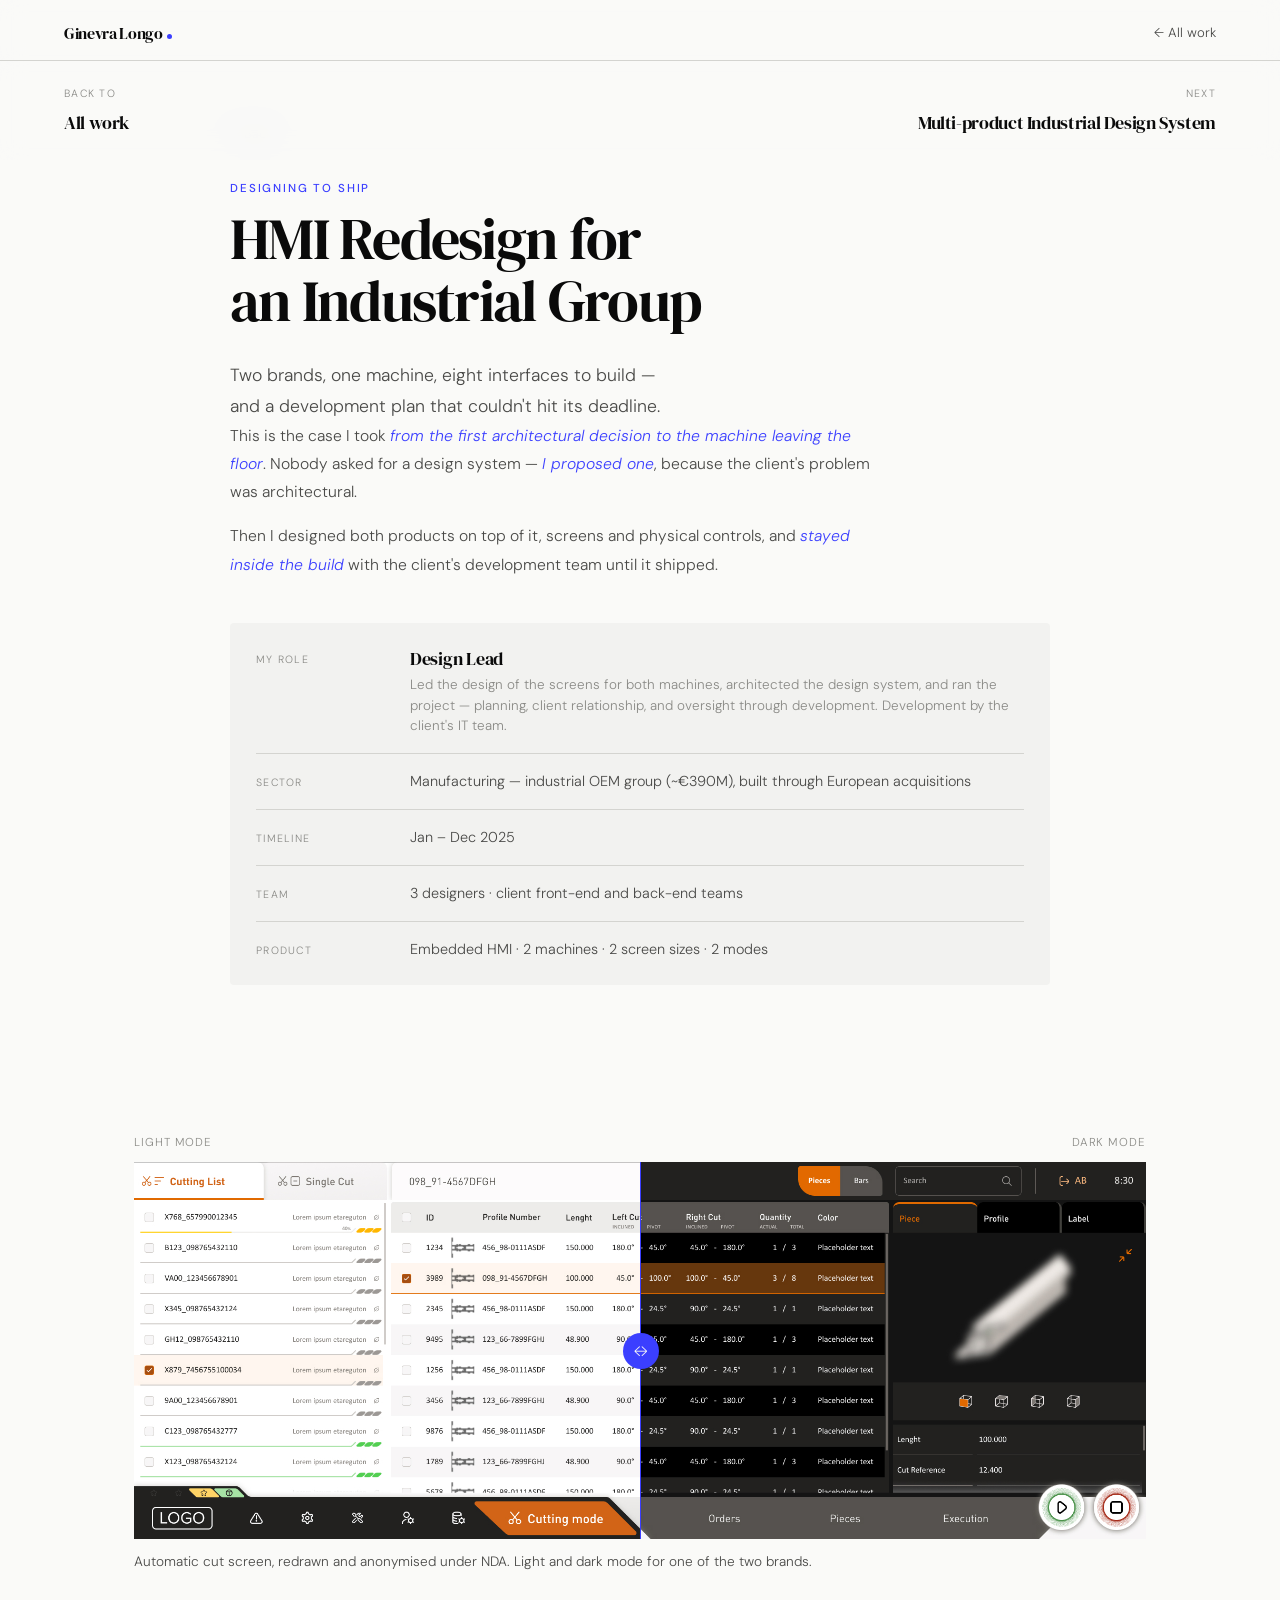
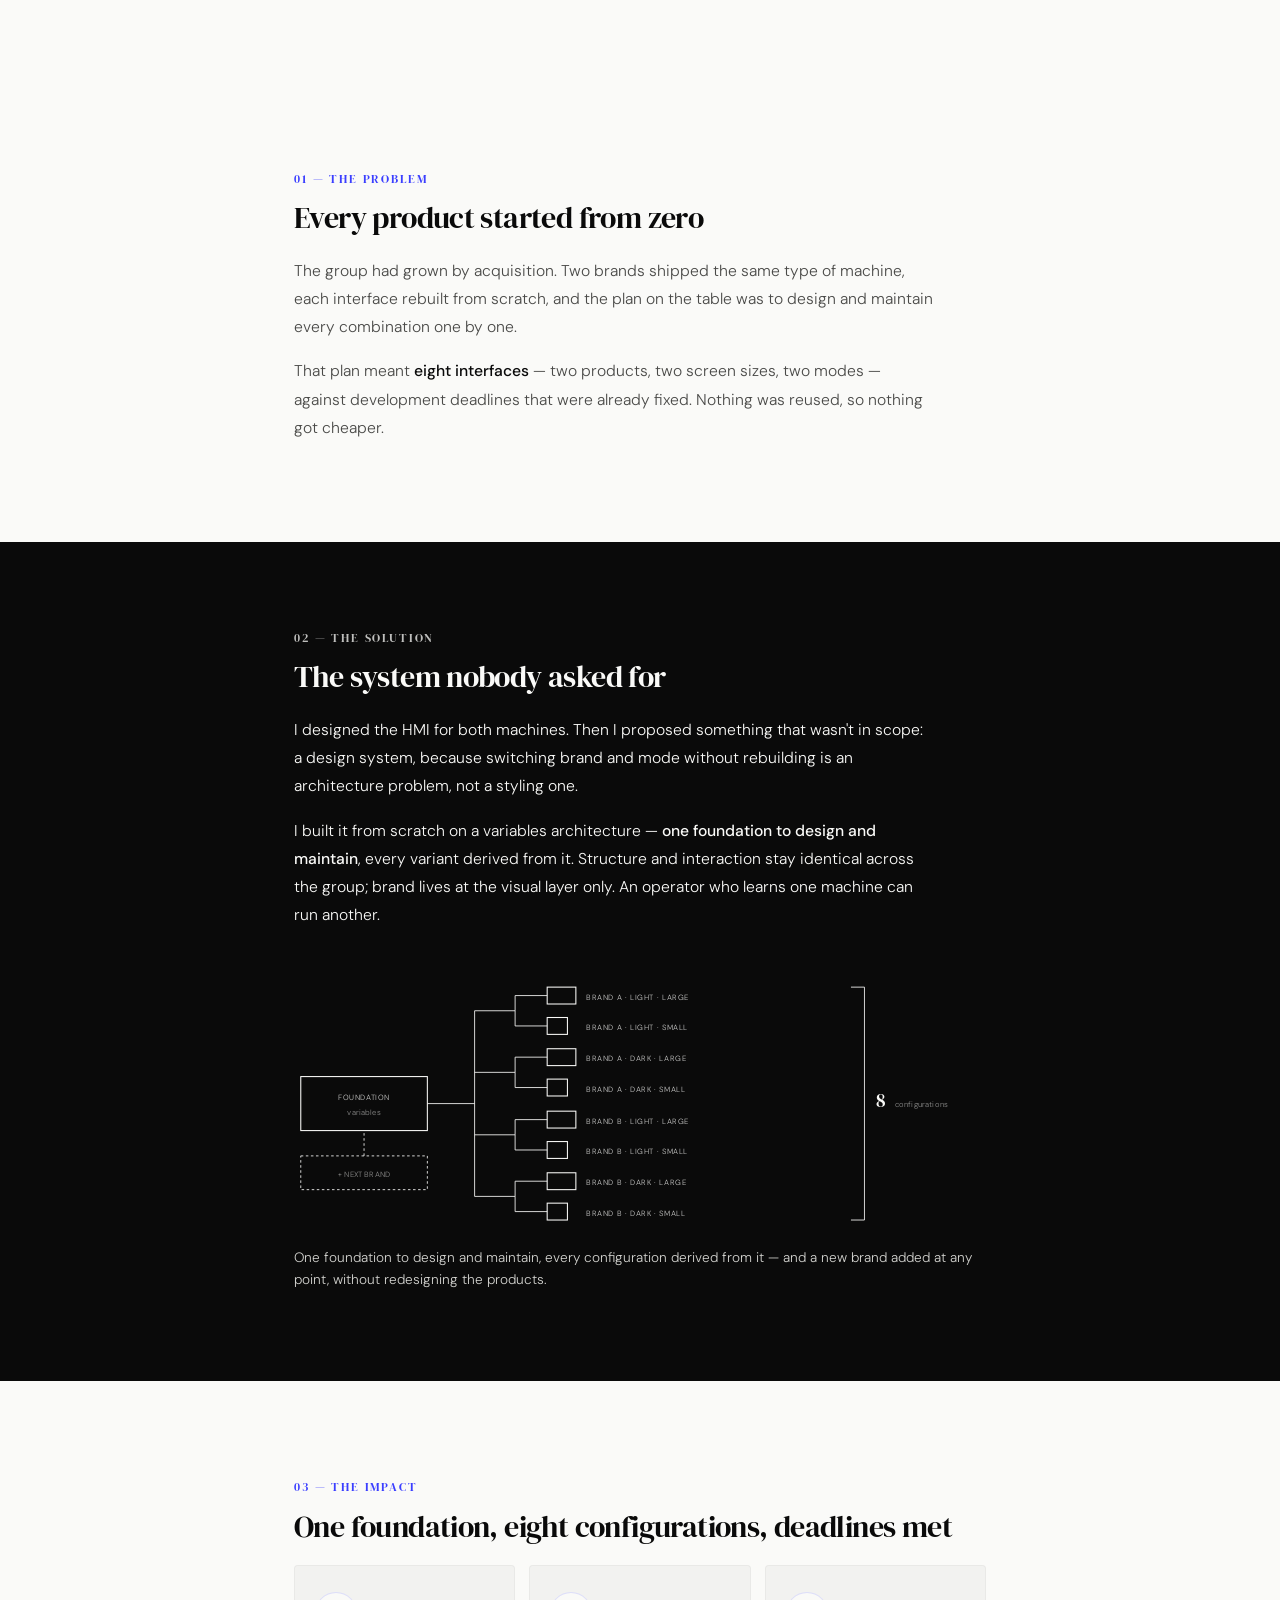
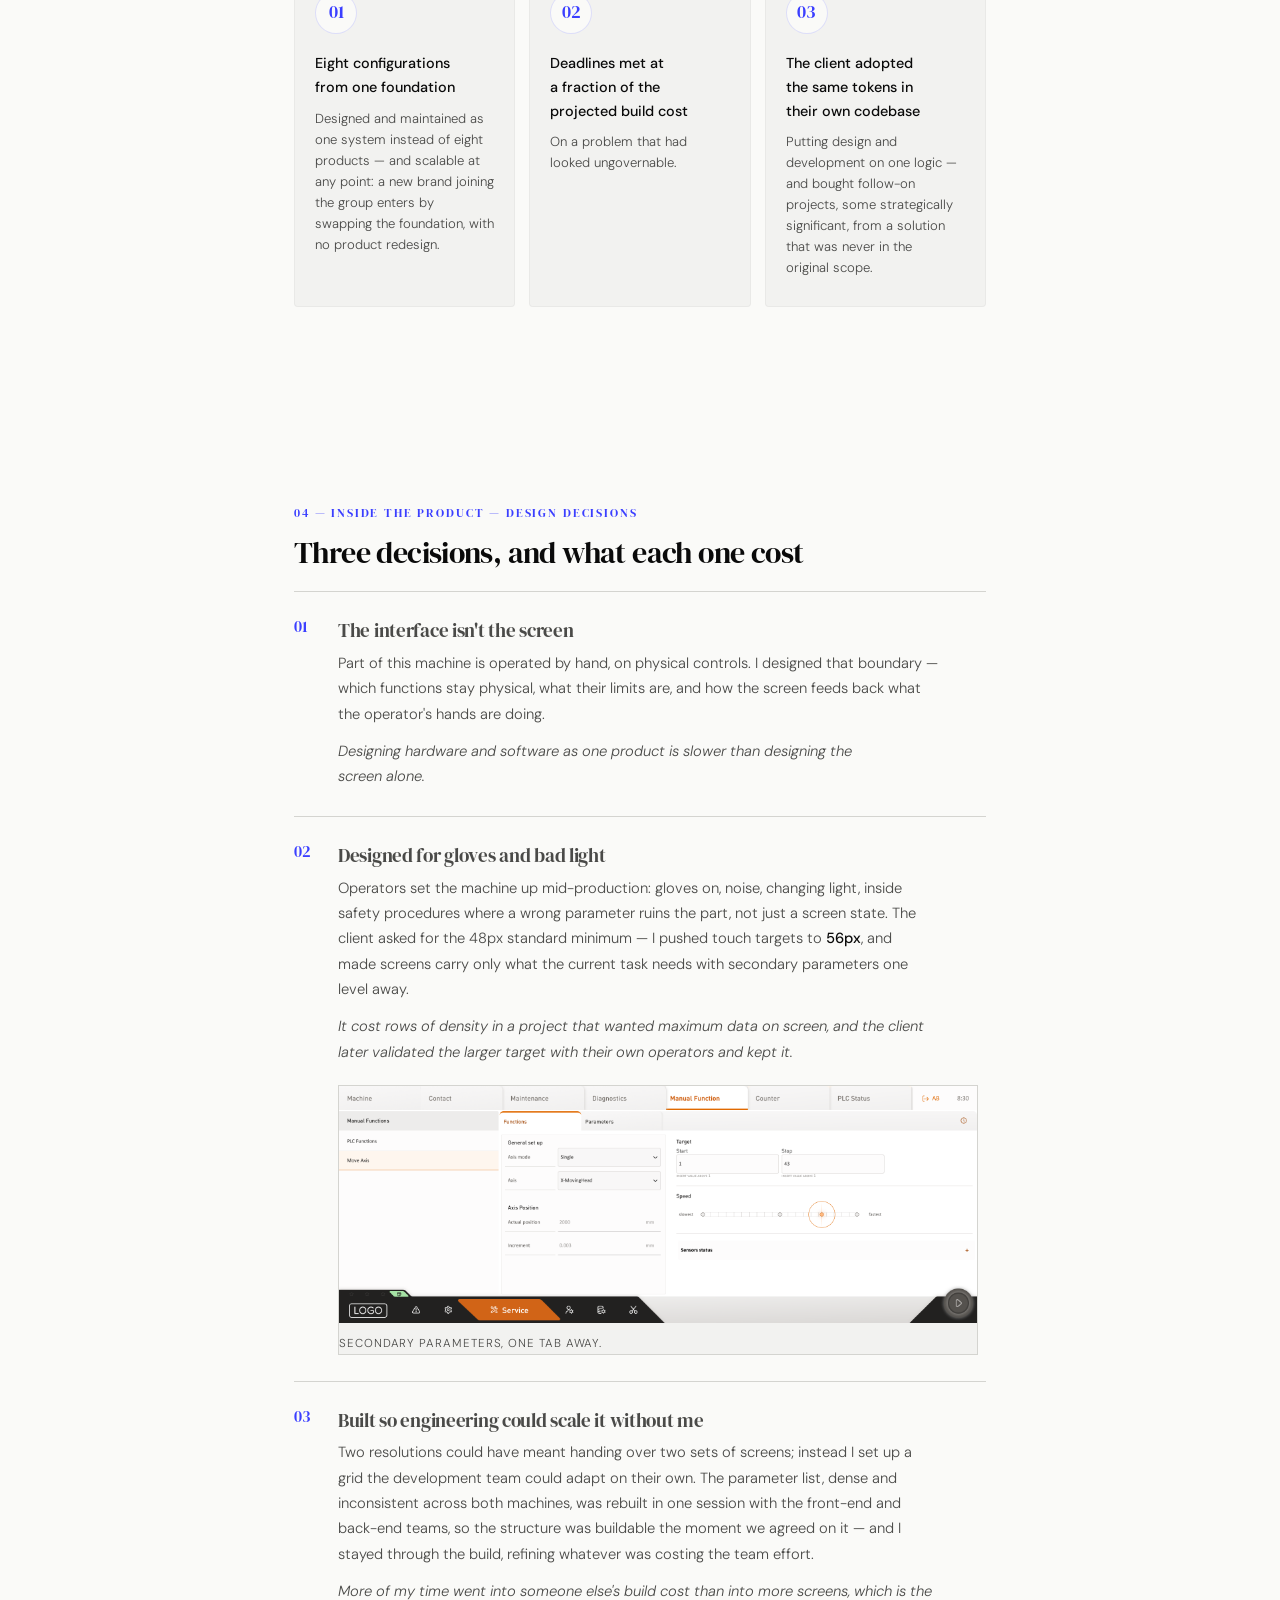
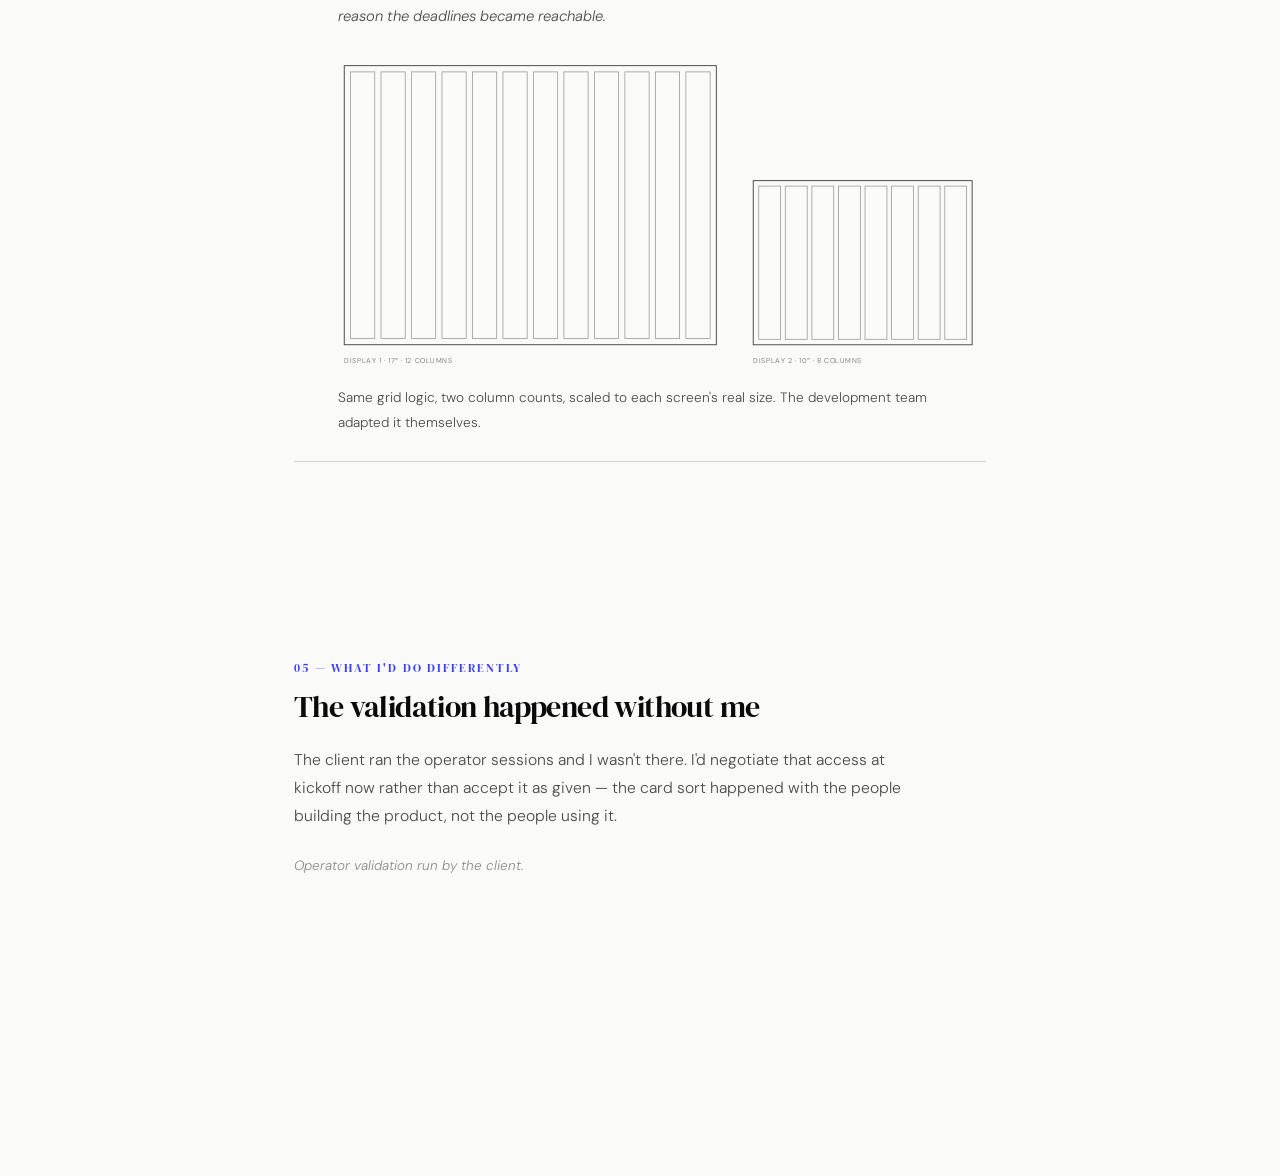
==== case-01.html @ 56d2b339 "Publish portfolio website" ====
<!DOCTYPE html>
<html lang="en">
<head>
<meta charset="UTF-8">
<script>document.documentElement.classList.add('js');</script>
<meta name="viewport" content="width=device-width, initial-scale=1.0">
<title>HMI Redesign for an Industrial Group — Ginevra Longo</title>
<link rel="icon" href="favicon.svg" type="image/svg+xml">
<link rel="preconnect" href="https://fonts.googleapis.com">
<link rel="preconnect" href="https://fonts.gstatic.com" crossorigin>
<link href="https://fonts.googleapis.com/css2?family=DM+Serif+Display:ital@0;1&family=DM+Sans:ital,opsz,wght@0,9..40,300;0,9..40,400;0,9..40,500;1,9..40,300;1,9..40,400&display=swap" rel="stylesheet">
<link rel="stylesheet" href="styles.css">
<link rel="stylesheet" href="case.css">
<script src="main.js" defer></script>
<style>
  /* Site-wide extraction: .container, .case-top(::after), .backlink,
     .case-title, .case-lede, .case-body, .spec/.spec-row/.spec-row--key,
     .label-inline, .phases/.phase/.phase-number, .decisions/.decision, and
     .reveal/.visible (+ its no-JS/reduced-motion fallbacks) all now live in
     the shared styles.css — removed from here, since duplicating them page
     by page was exactly the drift this consolidation was meant to end.
     Only genuinely case-01-only rules remain below. */

  /* ---- HERO: light/dark split ---- */
  .hero-split { margin: 3rem 0 0; }
  .hero-split__legend {
    display: flex; justify-content: space-between;
    font-size: 0.72rem;
    letter-spacing: 0.08em;
    text-transform: uppercase;
    color: var(--gray-500);
    margin-bottom: 10px;
  }
  .hero-split__stage { position: relative; }
  .hero-split__base { display: block; width: 100%; height: auto; }
  .hero-split__over {
    position: absolute; inset: 0;
    width: 100%; height: 100%;
    clip-path: inset(0 calc(100% - var(--split)) 0 0);
  }
  .hero-split__range {
    position: absolute; inset: 0;
    width: 100%; height: 100%;
    margin: 0; opacity: 0; cursor: ew-resize;
  }
  .hero-split__range:focus-visible { outline: 2px solid var(--accent); outline-offset: 2px; }
  .hero-split__seam {
    position: absolute; top: 0; bottom: 0; left: var(--split);
    width: 1px; background: var(--accent);
    pointer-events: none;
  }
  .hero-split__knob {
    position: absolute; top: 50%; left: 50%;
    transform: translate(-50%, -50%);
    width: 2.25rem; height: 2.25rem;
    border-radius: 50%;
    background: var(--accent);
    display: grid; place-items: center;
    transition: box-shadow 200ms ease-out;
  }
  .hero-split__knob::before {
    content: "\2194";
    color: var(--white);
    font-size: 0.875rem; line-height: 1;
  }
  .hero-split__stage:hover .hero-split__knob,
  .hero-split__range:focus-visible ~ .hero-split__seam .hero-split__knob {
    box-shadow: 0 0 0 7px var(--accent-12);
  }
  .hero-split figcaption { margin-top: 12px; font-size: 0.85rem; color: var(--gray-700); line-height: 1.6; }

  /* .sec-label/.sec-pretitle/.closing-note now live in case.css — shared
     with case-02, which needed the identical pattern. */

  /* ---- decision numeral: deliberately not .decision-mark — matches
     .section-head .num instead, per this brief. ---- */
  .decision-num { font-family: var(--serif); color: var(--accent); font-size: 1rem; line-height: 1; }

  .decision .media-frame { margin-top: 20px; }
  .decision .media-frame figcaption {
    font-size: 0.72rem; letter-spacing: 0.08em; text-transform: uppercase; color: var(--gray-700);
  }

  /* ---- diagrams ---- */
  .solution-diagram { margin-top: 48px; min-height: 0; }
  .grid-diagram { margin-top: 20px; min-height: 0; }
  .solution-diagram svg,
  .grid-diagram svg {
    display: block;
    width: 100%;
    height: auto;
    max-width: 820px;
  }
  .solution-diagram figcaption { margin-top: 16px; font-size: 0.85rem; color: var(--gray-300); }

  /* Two independent SVGs, not one combined viewBox — needed so each can
     rescale on its own at the mobile breakpoint (a single SVG can't reflow
     internally). Bottom-alignment and the correct relative scale are done
     in CSS (align-items:flex-end + proportional flex-basis/max-width)
     instead of shared absolute coordinates, so the two stay geometrically
     correct at any width. Diagonal ratio 10÷17=0.588 applied to both
     dimensions of a 4:3 frame: 476×357 (17") vs 280×210 (10") — both
     panels' own local viewBoxes keep the exact given pixel geometry,
     just re-originated to (0,0) instead of shared (520,167). */
  .grid-diagram__row { display: flex; align-items: flex-end; gap: 24px; }
  .grid-diagram__panel--d1 { flex: 492 1 0; }
  .grid-diagram__panel--d2 { flex: 296 1 0; max-width: 58.8%; }
  .grid-diagram figcaption { margin-top: 16px; font-size: 0.85rem; color: var(--gray-700); }

  @media (max-width: 640px) {
    .grid-diagram__row { flex-direction: column; align-items: flex-start; gap: 32px; }
    .grid-diagram__panel--d1, .grid-diagram__panel--d2 { flex: none; width: 100%; }
    .grid-diagram__panel--d2 { max-width: 58.8%; }
  }

  /* .dgm-label/.dgm-sub/.dgm-count now live in case.css — shared with
     case-03's diagram. */

  @media (max-width: 768px) {
    .solution-diagram .dgm-label { display: none; }
  }
</style>
</head>
<body>

<div class="prog"></div>
<nav class="nav" id="nav">
  <a class="name" href="index.html">Ginevra Longo<span class="name-dot" aria-hidden="true"></span></a>
  <a class="back" href="index.html#work">← All work</a>
</nav>

<!-- HEADER -->
<div class="case-top">
  <div class="container">
    <a class="backlink" href="index.html">← Back</a>

    <p class="work-kicker">Designing to ship</p>
    <h1 class="case-title">HMI Redesign for an Industrial&nbsp;Group</h1>
    <p class="case-lede">Two brands, one machine, eight interfaces to build — and a development plan that couldn't hit its&nbsp;deadline.</p>

    <div class="case-body case-why">
      <p>This is the case I took <em class="key">from the first architectural decision to the machine leaving the floor</em>. Nobody asked for a design system — <em class="key">I proposed one</em>, because the client's problem was architectural.</p>
      <p>Then I designed both products on top of it, screens and physical controls, and <em class="key">stayed inside the build</em> with the client's development team until it shipped.</p>
    </div>

    <dl class="spec">
      <div class="spec-row spec-row--key">
        <dt>My role</dt>
        <dd>Design Lead
          <small>Led the design of the screens for both machines, architected the design system, and ran the project — planning, client relationship, and oversight through development. Development by the client's IT team.</small>
        </dd>
      </div>
      <div class="spec-row">
        <dt>Sector</dt>
        <dd>Manufacturing — industrial OEM group (~€390M), built through European acquisitions</dd>
      </div>
      <div class="spec-row">
        <dt>Timeline</dt>
        <dd>Jan – Dec 2025</dd>
      </div>
      <div class="spec-row">
        <dt>Team</dt>
        <dd>3 designers · client front-end and back-end teams</dd>
      </div>
      <div class="spec-row">
        <dt>Product</dt>
        <dd>Embedded HMI · 2 machines · 2 screen sizes · 2 modes</dd>
      </div>
    </dl>
  </div>
</div>

<!-- HERO: light/dark split -->
<section>
  <div class="wide">
    <figure class="hero-split reveal" style="--split: 50%;">
      <div class="hero-split__legend" aria-hidden="true">
        <span>LIGHT MODE</span>
        <span>DARK MODE</span>
      </div>
      <div class="hero-split__stage">
        <img class="hero-split__base" src="assets/cases/01/case01-hero-dark.jpg" width="1920" height="715" decoding="async" alt="Execution screen in dark mode." />
        <img class="hero-split__over" src="assets/cases/01/case01-hero-light.jpg" width="1920" height="715" decoding="async" alt="The same execution screen in light mode." />
        <input class="hero-split__range" type="range" min="0" max="100" value="50" step="1"
               aria-label="Reveal light or dark mode" />
        <span class="hero-split__seam" aria-hidden="true"><span class="hero-split__knob"></span></span>
      </div>
      <figcaption>Automatic cut screen, redrawn and anonymised under NDA. Light and dark mode for one of the two brands.</figcaption>
    </figure>
  </div>
</section>

<!-- GALLERY: withdrawn per spec — see portfolio-case-spec.md -->

<!-- 01 THE PROBLEM -->
<section>
  <div class="text">
    <div class="sec-heading reveal">
      <h2 class="sec-label">01 — The problem</h2>
      <h3 class="sec-pretitle">Every product started from zero</h3>
    </div>
    <div class="case-body">
      <p>The group had grown by acquisition. Two brands shipped the same type of machine, each interface rebuilt from scratch, and the plan on the table was to design and maintain every combination one by one.</p>
      <p>That plan meant <strong>eight interfaces</strong> — two products, two screen sizes, two modes — against development deadlines that were already fixed. Nothing was reused, so nothing got cheaper.</p>
    </div>
  </div>
</section>

<!-- 02 THE SOLUTION (inverted; the page's only diagram) -->
<section class="inverted">
  <div class="text">
    <div class="sec-heading reveal">
      <h2 class="sec-label">02 — The solution</h2>
      <h3 class="sec-pretitle">The system nobody asked for</h3>
    </div>
    <div class="case-body">
      <p>I designed the HMI for both machines. Then I proposed something that wasn't in scope: a design system, because switching brand and mode without rebuilding is an architecture problem, not a styling one.</p>
      <p>I built it from scratch on a variables architecture — <strong>one foundation to design and maintain</strong>, every variant derived from it. Structure and interaction stay identical across the group; brand lives at the visual layer only. An operator who learns one machine can run another.</p>
    </div>
  </div>
  <div class="text">
    <figure class="solution-diagram reveal">
      <svg viewBox="0 0 820 300" width="820" height="300" role="img" aria-labelledby="dgm-title dgm-desc" fill="none" stroke="currentColor">
        <title id="dgm-title">One foundation, eight configurations</title>
        <desc id="dgm-desc">A single foundation of variables resolves into eight interface configurations: two brands, each in light and dark mode, each on two screen sizes. An empty fourth slot indicates further brands enter by swapping the foundation.</desc>

        <!-- foundation -->
        <rect x="8" y="118" width="150" height="64" stroke-width="1.25"/>
        <text x="83" y="146" text-anchor="middle" class="dgm-label">FOUNDATION</text>
        <text x="83" y="163" text-anchor="middle" class="dgm-sub">variables</text>

        <!-- spine -->
        <path d="M158 150 H 214" stroke-width="1"/>
        <path d="M214 40 V 260" stroke-width="1"/>

        <!-- four branch rails: brand x mode -->
        <g stroke-width="1">
          <path d="M214 40 H 262"/><path d="M214 113 H 262"/>
          <path d="M214 187 H 262"/><path d="M214 260 H 262"/>
        </g>

        <!-- configuration pairs: each rail splits into two device sizes -->
        <g stroke-width="1">
          <path d="M262 40 V 22 H 300"/><path d="M262 40 V 58 H 300"/>
          <path d="M262 113 V 95 H 300"/><path d="M262 113 V 131 H 300"/>
          <path d="M262 187 V 169 H 300"/><path d="M262 187 V 205 H 300"/>
          <path d="M262 260 V 242 H 300"/><path d="M262 260 V 278 H 300"/>
        </g>

        <!-- eight configuration marks + labels -->
        <g stroke-width="1.25">
          <rect x="300" y="12" width="34" height="20"/><rect x="300" y="48" width="24" height="20"/>
          <rect x="300" y="85" width="34" height="20"/><rect x="300" y="121" width="24" height="20"/>
          <rect x="300" y="159" width="34" height="20"/><rect x="300" y="195" width="24" height="20"/>
          <rect x="300" y="232" width="34" height="20"/><rect x="300" y="268" width="24" height="20"/>
        </g>
        <g class="dgm-label">
          <text x="346" y="27">BRAND A · LIGHT · LARGE</text><text x="346" y="63">BRAND A · LIGHT · SMALL</text>
          <text x="346" y="100">BRAND A · DARK · LARGE</text><text x="346" y="136">BRAND A · DARK · SMALL</text>
          <text x="346" y="174">BRAND B · LIGHT · LARGE</text><text x="346" y="210">BRAND B · LIGHT · SMALL</text>
          <text x="346" y="247">BRAND B · DARK · LARGE</text><text x="346" y="283">BRAND B · DARK · SMALL</text>
        </g>

        <!-- swap slot -->
        <rect x="8" y="212" width="150" height="40" stroke-width="1" stroke-dasharray="3 3"/>
        <text x="83" y="237" text-anchor="middle" class="dgm-sub">+ NEXT BRAND</text>
        <path d="M83 212 V 182" stroke-width="1" stroke-dasharray="3 3"/>

        <!-- dimension bracket over the eight -->
        <path d="M660 12 H 676 M660 288 H 676 M676 12 V 288" stroke-width="1"/>
        <text x="690" y="154" class="dgm-count">8</text>
        <text x="712" y="154" class="dgm-sub">configurations</text>
      </svg>
      <figcaption>One foundation to design and maintain, every configuration derived from it — and a new brand added at any point, without redesigning the products.</figcaption>
    </figure>
  </div>
</section>

<!-- 03 THE IMPACT -->
<section>
  <div class="text">
    <div class="sec-heading reveal">
      <h2 class="sec-label">03 — The impact</h2>
      <h3 class="sec-pretitle">One foundation, eight configurations, deadlines met</h3>
    </div>

    <ol class="phases reveal">
      <li class="phase">
        <span class="phase-number">01</span>
        <h4>Eight configurations from one foundation</h4>
        <p>Designed and maintained as one system instead of eight products — and scalable at any point: a new brand joining the group enters by swapping the foundation, with no product redesign.</p>
      </li>
      <li class="phase">
        <span class="phase-number">02</span>
        <h4>Deadlines met at a fraction of the projected build cost</h4>
        <p>On a problem that had looked ungovernable.</p>
      </li>
      <li class="phase">
        <span class="phase-number">03</span>
        <h4>The client adopted the same tokens in their own codebase</h4>
        <p>Putting design and development on one logic — and bought follow-on projects, some strategically significant, from a solution that was never in the original scope.</p>
      </li>
    </ol>
  </div>
</section>

<!-- 04 INSIDE THE PRODUCT — DESIGN DECISIONS -->
<section>
  <div class="text">
    <div class="sec-heading reveal">
      <h2 class="sec-label">04 — Inside the product — design decisions</h2>
      <h3 class="sec-pretitle">Three decisions, and what each one cost</h3>
    </div>

    <ol class="decisions">
      <li class="decision reveal">
        <span class="decision-num">01</span>
        <div class="case-body">
          <h3>The interface isn't the screen</h3>
          <p>Part of this machine is operated by hand, on physical controls. I designed that boundary — which functions stay physical, what their limits are, and how the screen feeds back what the operator's hands are doing.</p>
          <p><em>Designing hardware and software as one product is slower than designing the screen alone.</em></p>
        </div>
      </li>

      <li class="decision reveal">
        <span class="decision-num">02</span>
        <div class="case-body">
          <h3>Designed for gloves and bad light</h3>
          <p>Operators set the machine up mid-production: gloves on, noise, changing light, inside safety procedures where a wrong parameter ruins the part, not just a screen state. The client asked for the 48px standard minimum — I pushed touch targets to <strong>56px</strong>, and made screens carry only what the current task needs with secondary parameters one level away.</p>
          <p><em>It cost rows of density in a project that wanted maximum data on screen, and the client later validated the larger target with their own operators and kept it.</em></p>
          <figure class="media-frame reveal">
            <img class="media" src="assets/cases/01/case01-designedforglovesandbadlight.png" width="1920" height="714" loading="lazy" decoding="async" alt="A machine manual-function screen with large touch targets, showing Functions and Parameters as separate tabs so secondary settings sit one tap away.">
            <figcaption>Secondary parameters, one tab away.</figcaption>
          </figure>
        </div>
      </li>

      <li class="decision reveal">
        <span class="decision-num">03</span>
        <div class="case-body">
          <h3>Built so engineering could scale it without me</h3>
          <p>Two resolutions could have meant handing over two sets of screens; instead I set up a grid the development team could adapt on their own. The parameter list, dense and inconsistent across both machines, was rebuilt in one session with the front-end and back-end teams, so the structure was buildable the moment we agreed on it — and I stayed through the build, refining whatever was costing the team effort.</p>
          <p><em>More of my time went into someone else's build cost than into more screens, which is the reason the deadlines became reachable.</em></p>

          <figure class="grid-diagram reveal">
            <div class="grid-diagram__row">
              <svg class="grid-diagram__panel grid-diagram__panel--d1" viewBox="0 0 492 410" width="492" height="410" role="img" aria-labelledby="grd1-title grd1-desc" fill="none" stroke="currentColor">
                <title id="grd1-title">Display 1 grid, 17 inch, 12 columns</title>
                <desc id="grd1-desc">The larger, 17-inch display's twelve-column grid, used to lay out the larger screen.</desc>
                <rect x="8" y="20" width="476" height="357" stroke-width="1.25"/>
                <g stroke-width="1" opacity="0.55">
                  <rect x="16" y="28" width="31" height="341"/><rect x="55" y="28" width="31" height="341"/>
                  <rect x="94" y="28" width="31" height="341"/><rect x="133" y="28" width="31" height="341"/>
                  <rect x="172" y="28" width="31" height="341"/><rect x="211" y="28" width="31" height="341"/>
                  <rect x="250" y="28" width="31" height="341"/><rect x="289" y="28" width="31" height="341"/>
                  <rect x="328" y="28" width="31" height="341"/><rect x="367" y="28" width="31" height="341"/>
                  <rect x="406" y="28" width="31" height="341"/><rect x="445" y="28" width="31" height="341"/>
                </g>
                <text x="8" y="400" class="dgm-label">DISPLAY 1 · 17″ · 12 COLUMNS</text>
              </svg>
              <svg class="grid-diagram__panel grid-diagram__panel--d2" viewBox="0 0 296 263" width="296" height="263" role="img" aria-labelledby="grd2-title grd2-desc" fill="none" stroke="currentColor">
                <title id="grd2-title">Display 2 grid, 10 inch, 8 columns</title>
                <desc id="grd2-desc">The smaller, 10-inch display's eight-column grid, built on the same logic as the twelve-column grid, scaled down by the ratio of the two screens' diagonals.</desc>
                <rect x="8" y="20" width="280" height="210" stroke-width="1.25"/>
                <g stroke-width="1" opacity="0.55">
                  <rect x="15" y="27" width="28" height="196"/><rect x="49" y="27" width="28" height="196"/>
                  <rect x="83" y="27" width="28" height="196"/><rect x="117" y="27" width="28" height="196"/>
                  <rect x="151" y="27" width="28" height="196"/><rect x="185" y="27" width="28" height="196"/>
                  <rect x="219" y="27" width="28" height="196"/><rect x="253" y="27" width="28" height="196"/>
                </g>
                <text x="8" y="253" class="dgm-label">DISPLAY 2 · 10″ · 8 COLUMNS</text>
              </svg>
            </div>
            <figcaption>Same grid logic, two column counts, scaled to each screen's real size. The development team adapted it themselves.</figcaption>
          </figure>
        </div>
      </li>
    </ol>
  </div>
</section>

<!-- 05 WHAT I'D DO DIFFERENTLY -->
<section>
  <div class="text">
    <div class="sec-heading reveal">
      <h2 class="sec-label">05 — What I'd do differently</h2>
      <h3 class="sec-pretitle">The validation happened without me</h3>
    </div>
    <div class="case-body">
      <p>The client ran the operator sessions and I wasn't there. I'd negotiate that access at kickoff now rather than accept it as given — the card sort happened with the people building the product, not the people using it.</p>
    </div>
    <p class="closing-note">Operator validation run by the client.</p>
  </div>
</section>

<!-- PAGER -->
<section>
  <div class="text">
    <nav class="pager">
      <a href="index.html#work">
        <span>Back to</span>
        <em>All&nbsp;work</em>
      </a>
      <a class="right" href="case-02.html">
        <span>Next</span>
        <em>Multi-product Industrial Design&nbsp;System</em>
      </a>
    </nav>
  </div>
</section>

<script src="case.js"></script>
<script>
  Case.init();

  document.querySelectorAll('.hero-split').forEach(function (fig) {
    var range = fig.querySelector('.hero-split__range');
    var set = function () { fig.style.setProperty('--split', range.value + '%'); };
    range.addEventListener('input', set);
    set();
  });

  /* Reveal-on-scroll now lives in the shared main.js (loaded deferred, so it
     runs after this inline script regardless of source order — that's fine,
     it only needs the DOM to be parsed, which it is by the time it fires). */
</script>
</body>
</html>
---- styles.css ----
:root {
    --black: #0a0a0a;
    --white: #fafaf8;
    --gray-100: #f2f2f0;
    --gray-300: #d4d4d0;
    --gray-500: #8a8a86;
    --gray-700: #4a4a48;
    --accent: #3B3FFF;
    --accent-light: #EEEFFF;
    --serif: 'DM Serif Display', Georgia, serif;
    --sans: 'DM Sans', -apple-system, sans-serif;
    --max-width: 820px;
    --side-padding: clamp(24px, 5vw, 64px);
  }

  * { margin: 0; padding: 0; box-sizing: border-box; }
  html { scroll-behavior: smooth; font-size: 16px; }

  body {
    font-family: var(--sans);
    background: var(--white);
    color: var(--black);
    line-height: 1.65;
    font-weight: 300;
    -webkit-font-smoothing: antialiased;
    overflow-x: hidden;
  }

  ::selection { background: var(--black); color: var(--white); }
  a { color: inherit; }
  :focus-visible { outline: 2px solid var(--accent); outline-offset: 3px; }

  /* ---- NAV ---- */
  nav {
    position: fixed;
    top: 0; left: 0; right: 0;
    z-index: 100;
    padding: 20px var(--side-padding);
    display: flex;
    justify-content: space-between;
    align-items: center;
    background: rgba(250, 250, 248, 0.85);
    backdrop-filter: blur(12px);
    -webkit-backdrop-filter: blur(12px);
    border-bottom: 1px solid transparent;
    transition: border-color 0.3s ease;
  }

  nav.scrolled { border-bottom-color: var(--gray-300); }

  nav .name {
    font-family: var(--serif);
    font-size: 1.1rem;
    letter-spacing: -0.02em;
    text-decoration: none;
    color: var(--black);
    transition: color 0.22s ease;
  }
  nav .name:hover { color: var(--accent); }

  nav .name-dot {
    display: inline-block;
    width: 5px;
    height: 5px;
    margin: 0 3px 0 4px;
    border-radius: 50%;
    background: var(--accent);
    vertical-align: baseline;
    transition: transform 0.28s cubic-bezier(0.16, 1, 0.3, 1);
  }
  nav .name:hover .name-dot { transform: scale(1.8); }

  .hero-dot { color: var(--accent); }

  nav .nav-links { display: flex; gap: 32px; list-style: none; }

  nav .nav-links a {
    text-decoration: none;
    color: var(--gray-500);
    font-size: 0.85rem;
    font-weight: 400;
    letter-spacing: 0.02em;
    transition: color 0.2s;
  }

  nav .nav-links a:hover,
  nav .nav-links a.is-current { color: var(--black); }

  /* ---- LAYOUT ---- */
  .container { max-width: var(--max-width); margin: 0 auto; }

  .view { display: none; }
  .view.is-on { display: block; }

  .section-block { padding: 100px var(--side-padding); scroll-margin-top: 72px; }

  .section-head { margin-bottom: 56px; }

  .section-head .num {
    display: block;
    font-family: var(--serif);
    font-size: 1rem;
    color: var(--accent);
    line-height: 1;
    margin-bottom: 12px;
  }

  .section-head h2 {
    font-family: var(--serif);
    font-size: clamp(1.9rem, 4.2vw, 2.8rem);
    line-height: 1.1;
    letter-spacing: -0.03em;
    font-weight: 400;
    color: var(--black);
  }

  .section-block + .section-block { border-top: 1px solid var(--gray-300); }

  .label-inline {
    font-size: 0.72rem;
    font-weight: 500;
    letter-spacing: 0.16em;
    text-transform: uppercase;
    color: var(--accent);
    margin-bottom: 22px;
  }

  /* ---- PROFILE ---- */
  .profile-grid {
    margin-top: 44px;
  }

  .profile-row {
    display: grid;
    grid-template-columns: 210px 1fr;
    gap: 22px;
    padding: 16px 0;
    border-bottom: 1px solid var(--gray-300);
  }

  .profile-row:last-child { border-bottom: none; }

  .profile-row dt {
    font-size: 0.8rem;
    letter-spacing: 0;
    text-transform: none;
    color: var(--gray-500);
    padding-top: 2px;
  }

  .profile-row dd { margin: 0; font-size: 0.9rem; color: var(--gray-700); line-height: 1.6; }

  /* .case-tags already exists (display:flex;flex-wrap:wrap;gap:8px) but
     also carries margin-top:26px for its own hero-adjacent context, which
     misaligns a tag row sitting inside a profile-row grid cell — so this is
     genuinely a different rule, not a duplicate, despite the near-identical
     declaration. Companion rule follows the file's existing sibling-margin
     convention (see .hero-intro + .hero-intro) instead of an inline style. */
  .tag-row { display: flex; flex-wrap: wrap; gap: 8px; }
  .tag-row + p { margin-top: 10px; }

  .profile-aim { margin-top: 40px; }

  /* ---- VALUES ---- */
  .profile-values { margin-top: 44px; }

  .values {
    display: grid;
    grid-template-columns: repeat(3, 1fr);
    gap: 14px;
    list-style: none;
    margin-top: 8px;
  }

  .value {
    padding: 26px 20px 24px;
    background: var(--accent-light);
    border: 1px solid rgba(59, 63, 255, 0.10);
    border-radius: 4px;
    display: flex;
    flex-direction: column;
    transition: transform 0.2s ease, box-shadow 0.2s ease;
  }

  .value:hover {
    transform: translateY(-5px);
    box-shadow: 0 12px 24px rgba(59, 63, 255, 0.08);
  }

  .value h4 {
    font-family: var(--serif);
    font-size: 1.15rem;
    font-weight: 400;
    letter-spacing: -0.015em;
    line-height: 1.25;
    margin-bottom: 12px;
  }

  .value p {
    font-size: 0.82rem;
    color: var(--gray-700);
    line-height: 1.6;
    margin-bottom: 20px;
  }

  .value-payoff {
    margin-top: auto;
    padding-top: 14px;
    border-top: 1px solid rgba(59, 63, 255, 0.18);
  }

  .value-payoff-label {
    display: block;
    font-size: 0.66rem;
    font-weight: 500;
    letter-spacing: 0.16em;
    text-transform: uppercase;
    color: var(--gray-700); /* --gray-500 measured ~3.0:1 on --accent-light, fails 4.5:1 — moved per check 10's own contingency */
    margin-bottom: 5px;
  }

  .value-payoff em { font-style: italic; color: var(--accent); font-size: 0.9rem; }

  /* Staggered entry — the movement in this section. */
  .value:nth-child(2) { transition-delay: 0.12s; }
  .value:nth-child(3) { transition-delay: 0.24s; }

  @media (max-width: 768px) { .values { grid-template-columns: 1fr 1fr; gap: 12px; } }
  @media (max-width: 480px) { .values { grid-template-columns: 1fr; } }

  /* ---- HERO ---- */
  .hero {
    position: relative;
    min-height: 100vh;
    display: flex;
    flex-direction: column;
    border-bottom: 1px solid var(--gray-300);
  }

  .hero-inner {
    flex: 1;
    display: flex;
    align-items: center;
    padding: 120px var(--side-padding) 56px;
  }

  .hero-label {
    font-size: 0.78rem;
    font-weight: 400;
    letter-spacing: 0.15em;
    text-transform: uppercase;
    color: var(--gray-500);
    margin-bottom: 32px;
    opacity: 0;
    animation: fadeUp 0.8s ease 0.2s forwards;
  }

  .hero h1 {
    font-family: var(--serif);
    font-size: clamp(2.7rem, 6.4vw, 5rem);
    line-height: 1.05;
    letter-spacing: -0.03em;
    font-weight: 400;
    margin-bottom: 36px;
    opacity: 0;
    animation: fadeUp 0.8s ease 0.4s forwards;
  }

  .hero h1 em { font-style: italic; color: var(--accent); }

  .hero-intro {
    font-size: 1.1rem;
    line-height: 1.75;
    color: var(--gray-700);
    max-width: 580px;
    opacity: 0;
    animation: fadeUp 0.8s ease 0.6s forwards;
  }

  .hero-intro em { font-style: italic; color: var(--accent); }
  /* .hero-intro em above already resolves to italic accent, so em.key is
     redundant there but kept for consistency; .prose-body em is italic
     only, so em.key is what carries the colour there. */
  em.key { font-style: italic; color: var(--accent); }

  .hero-intro + .hero-intro { margin-top: 18px; }

  .hero-aside {
    font-size: 0.88rem;
    color: var(--gray-500);
    font-style: italic;
    line-height: 1.6;
    max-width: 460px;
    margin-top: 22px;
    padding-left: 14px;
    border-left: 2px solid var(--accent);
    opacity: 0;
    animation: fadeUp 0.8s ease 0.72s forwards;
  }

  /* subtle hero background accent */
  .hero::after {
    content: '';
    position: absolute;
    right: -6vw;
    top: 8vh;
    width: 38vw;
    height: 38vw;
    background: radial-gradient(circle at 30% 30%, rgba(59,63,255,0.08), transparent 40%);
    pointer-events: none;
    filter: blur(18px);
    transform: translateZ(0);
  }

  .hero-meta-row { padding: 0 var(--side-padding); }

  .hero-meta {
    border-top: 1px solid var(--gray-300);
    padding: 40px 0;
    display: grid;
    grid-template-columns: repeat(4, 1fr);
    gap: clamp(24px, 4vw, 56px);
    opacity: 0;
    animation: fadeUp 0.8s ease 1s forwards;
  }

  .meta-item {
    font-size: 0.72rem;
    letter-spacing: 0.08em;
    text-transform: uppercase;
    color: var(--gray-700);
  }

  .meta-item span {
    display: block;
    font-size: 0.88rem;
    color: var(--black);
    text-transform: none;
    letter-spacing: 0;
    font-weight: 400;
    margin-top: 6px;
  }

  /* ---- PHASES (how I work) ---- */
  .phases {
    position: relative;
    display: grid;
    grid-template-columns: repeat(3, 1fr);
    gap: 14px;
    list-style: none;
    margin-top: 8px;
  }

  .phase {
    padding: 26px 20px 28px;
    background: var(--gray-100);
    border-radius: 4px;
    position: relative;
    border: 1px solid rgba(10, 10, 10, 0.04);
    transition: transform 0.2s ease, box-shadow 0.2s ease;
  }

  .phase:hover {
    transform: translateY(-5px);
    box-shadow: 0 12px 24px rgba(10, 10, 10, 0.06);
  }

  .phase-number {
    display: inline-flex;
    align-items: center;
    justify-content: center;
    width: 42px;
    height: 42px;
    border-radius: 50%;
    background: var(--white);
    border: 1px solid rgba(59,63,255,0.15);
    font-family: var(--serif);
    font-size: 1.1rem;
    color: var(--accent);
    line-height: 1;
    margin-bottom: 18px;
    position: relative;
    z-index: 1;
  }

  .phase h4 { font-weight: 500; font-size: 0.9rem; margin-bottom: 8px; }
  .phase p { font-size: 0.82rem; color: var(--gray-700); line-height: 1.6; }

  .phases-note {
    margin-top: 26px;
    font-size: 0.86rem;
    color: var(--gray-500);
    font-style: italic;
    max-width: 560px;
  }

  .section-lead {
    font-size: 1.05rem;
    line-height: 1.7;
    color: var(--gray-700);
    max-width: 620px;
    margin-bottom: 40px;
  }

  /* ---- WORK INDEX ---- */
  .work-item {
    padding: 48px 0;
    border-top: 1px solid var(--gray-300);
    display: block;
    text-decoration: none;
  }

  .work-item:last-of-type { border-bottom: 1px solid var(--gray-300); }

  .work-kicker {
    font-size: 0.72rem;
    font-weight: 500;
    letter-spacing: 0.16em;
    text-transform: uppercase;
    color: var(--accent);
    margin-bottom: 10px;
  }

  .work-header {
    display: flex;
    justify-content: space-between;
    align-items: baseline;
    gap: 10px;
    flex-wrap: wrap;
    margin-bottom: 10px;
  }

  .work-title {
    font-family: var(--serif);
    font-size: clamp(1.6rem, 3.2vw, 2.1rem);
    letter-spacing: -0.025em;
    line-height: 1.12;
    transition: color 0.2s;
  }

  .work-item:hover .work-title { color: var(--accent); }

  .work-date { font-size: 0.85rem; color: var(--gray-500); white-space: nowrap; }

  .work-role-row {
    display: flex;
    align-items: center;
    gap: 12px;
    flex-wrap: wrap;
    margin-bottom: 18px;
  }

  .work-role { font-size: 0.88rem; color: var(--gray-700); }

  .work-tag {
    font-size: 0.66rem;
    letter-spacing: 0.08em;
    text-transform: uppercase;
    color: var(--gray-500);
    background: var(--gray-100);
    padding: 3px 10px;
    border-radius: 3px;
  }

  .work-desc {
    font-size: 0.94rem;
    color: var(--gray-700);
    line-height: 1.72;
    max-width: 600px;
  }

  .work-go {
    display: inline-block;
    margin-top: 20px;
    font-size: 0.82rem;
    color: var(--accent);
    letter-spacing: 0.02em;
    border-bottom: 1px solid transparent;
  }

  .work-item:hover .work-go { border-bottom-color: var(--accent); }

  /* ---- IMPACT CALLOUT ---- */
  .impact {
    margin-top: 28px;
    padding: 20px 24px;
    background: var(--accent-light);
    border-radius: 4px;
    border-left: 3px solid var(--accent);
    font-size: 0.88rem;
    line-height: 1.65;
    color: var(--gray-700);
    display: flex;
    flex-direction: column;
    gap: 8px;
  }

  .impact-label {
    font-size: 0.64rem;
    letter-spacing: 0.12em;
    text-transform: uppercase;
    color: var(--accent);
    opacity: 0.85;
  }

  .impact-row { display: flex; align-items: baseline; gap: 16px; }

  .impact .number {
    font-family: var(--serif);
    font-size: 2rem;
    letter-spacing: -0.03em;
    color: var(--accent);
    white-space: nowrap;
    line-height: 1;
  }

  /* ---- WHY / CLOSING PROSE ---- */
  .prose-lead {
    font-family: var(--serif);
    font-size: clamp(1.5rem, 3.4vw, 2.3rem);
    line-height: 1.3;
    letter-spacing: -0.02em;
    max-width: 640px;
    margin-bottom: 34px;
  }

  .prose-body {
    font-size: 1rem;
    line-height: 1.8;
    color: var(--gray-700);
    max-width: 620px;
  }

  .prose-body p { margin-bottom: 18px; }
  .prose-body p:last-child { margin-bottom: 0; }
  .prose-body strong { color: var(--black); font-weight: 500; }
  .prose-body em { font-style: italic; }

  /* ---- CONTACT ---- */
  .contact-lead {
    font-size: 0.9rem;
    color: var(--gray-500);
    margin-bottom: 20px;
    line-height: 1.6;
    max-width: 460px;
  }

  .contact-big {
    display: inline-block;
    font-family: var(--serif);
    font-size: clamp(1.6rem, 4vw, 2.8rem);
    letter-spacing: -0.02em;
    line-height: 1.1;
    color: var(--black);
    text-decoration: none;
    border-bottom: 2px solid var(--gray-300);
    transition: border-color 0.2s, color 0.2s;
    margin-bottom: 16px;
  }

  .contact-big:hover { border-bottom-color: var(--accent); color: var(--accent); }

  .contact-phone {
    display: block;
    font-size: 0.9rem;
    color: var(--gray-500);
    text-decoration: none;
    margin-top: 10px;
    transition: color 0.2s;
  }

  .contact-phone:hover { color: var(--black); }

  /* ---- CASE PAGES ---- */
  .case-top { padding: 120px var(--side-padding) 0; }

  .backlink {
    display: inline-block;
    font-size: 0.82rem;
    color: var(--gray-500);
    text-decoration: none;
    margin-bottom: 34px;
    transition: color 0.2s;
  }

  .backlink:hover { color: var(--accent); }

  .case-title {
    font-family: var(--serif);
    font-size: clamp(2.2rem, 5.4vw, 3.6rem);
    line-height: 1.08;
    letter-spacing: -0.03em;
    font-weight: 400;
    margin-bottom: 28px;
  }

  .case-title em { font-style: italic; color: var(--accent); }

  .case-lede {
    font-size: 1.1rem;
    line-height: 1.75;
    color: var(--gray-700);
    max-width: 600px;
  }

  .case-tags { display: flex; flex-wrap: wrap; gap: 8px; margin-top: 26px; }

  /* summary card */
  .spec {
    margin-top: 44px;
    background: var(--gray-100);
    border-radius: 4px;
    padding: 8px 26px;
  }

  .spec-row {
    display: grid;
    grid-template-columns: 132px 1fr;
    gap: 22px;
    padding: 16px 0;
    border-bottom: 1px solid var(--gray-300);
  }

  .spec-row:last-child { border-bottom: none; }

  .spec-row dt {
    font-size: 0.66rem;
    letter-spacing: 0.12em;
    text-transform: uppercase;
    color: var(--gray-500);
    padding-top: 4px;
  }

  .spec-row dd { margin: 0; font-size: 0.9rem; color: var(--gray-700); line-height: 1.6; }
  .spec-row dd b { color: var(--black); font-weight: 500; }
  .spec-row--key dd {
    font-family: var(--serif);
    font-size: 1.15rem;
    color: var(--black);
    letter-spacing: -0.015em;
    line-height: 1.3;
  }
  .spec-row--key dd small {
    display: block;
    font-family: var(--sans);
    font-size: 0.84rem;
    color: var(--gray-500);
    letter-spacing: 0;
    margin-top: 4px;
    line-height: 1.55;
  }

  /* case body */
  .case-section { margin-bottom: 64px; }
  .case-section:last-of-type { margin-bottom: 0; }

  .case-section h2 {
    font-family: var(--serif);
    font-size: clamp(1.4rem, 2.8vw, 1.9rem);
    letter-spacing: -0.02em;
    line-height: 1.2;
    font-weight: 400;
    margin-bottom: 20px;
  }

  .case-body { font-size: 0.98rem; line-height: 1.8; color: var(--gray-700); max-width: 640px; }
  .case-body p { margin-bottom: 16px; }
  .case-body p:last-child { margin-bottom: 0; }
  .case-body strong { color: var(--black); font-weight: 500; }
  .case-body em { font-style: italic; }

  .decisions { list-style: none; }

  .decision {
    padding: 26px 0;
    border-top: 1px solid var(--gray-300);
    display: grid;
    grid-template-columns: 28px 1fr;
    gap: 16px;
  }

  .decision:last-child { border-bottom: 1px solid var(--gray-300); }

  .decision-mark {
    font-size: 0.82rem;
    color: var(--accent);
    opacity: 0.7;
    padding-top: 0.35em;
  }

  .decision h3 {
    font-family: var(--serif);
    font-size: 1.2rem;
    font-weight: 400;
    letter-spacing: -0.015em;
    margin-bottom: 8px;
    line-height: 1.3;
  }

  .decision p { font-size: 0.92rem; color: var(--gray-700); line-height: 1.72; margin-bottom: 12px; max-width: 600px; }
  .decision p:last-child { margin-bottom: 0; }

  .reflect {
    background: var(--gray-100);
    border-radius: 4px;
    padding: 26px 28px;
  }

  .reflect h2 { margin-bottom: 14px; }
  .reflect .case-body { max-width: none; }

  .footnote {
    margin-top: 56px;
    padding-top: 18px;
    border-top: 1px solid var(--gray-300);
    font-size: 0.84rem;
    color: var(--gray-500);
    font-style: italic;
    line-height: 1.6;
  }


  .pager {
    display: flex;
    justify-content: space-between;
    gap: 20px;
    margin-top: 60px;
    padding-top: 24px;
    border-top: 1px solid var(--gray-300);
  }

  .pager a { text-decoration: none; max-width: 46%; }
  .pager a span {
    display: block;
    font-size: 0.66rem;
    letter-spacing: 0.12em;
    text-transform: uppercase;
    color: var(--gray-500);
    margin-bottom: 6px;
  }
  .pager a em {
    font-family: var(--serif);
    font-style: normal;
    font-size: 1.15rem;
    letter-spacing: -0.02em;
    transition: color 0.2s;
  }
  .pager a:hover em { color: var(--accent); }
  .pager .right { text-align: right; margin-left: auto; }

  /* ---- FOOTER ---- */
  footer { padding: 44px var(--side-padding); border-top: 1px solid var(--gray-300); }

  footer .container { display: block; }

  .footer-note {
    font-size: 0.78rem;
    line-height: 1.75;
    color: var(--gray-500);
    max-width: 620px;
    margin-bottom: 32px;
  }

  .footer-row {
    display: flex;
    justify-content: space-between;
    align-items: center;
    flex-wrap: wrap;
    gap: 20px;
  }

  footer .made-with { font-size: 0.78rem; color: var(--gray-500); }
  footer a { color: var(--gray-500); text-decoration: none; font-size: 0.78rem; }
  footer a:hover { color: var(--black); }

  /* ---- ANIMATIONS ---- */
  @keyframes fadeUp {
    from { opacity: 0; transform: translateY(20px); }
    to   { opacity: 1; transform: translateY(0); }
  }

  .reveal { opacity: 0; transform: translateY(16px); transition: opacity 0.65s ease, transform 0.65s ease; }
  .reveal.visible { opacity: 1; transform: translateY(0); }

  /* No-JS fallback: without this, .reveal content stays at opacity:0
     forever if JS never runs. The early inline `classList.add('js')` script
     in each page's <head> is what flips this. */
  html:not(.js) .reveal { opacity: 1 !important; transform: none !important; }

  /* Staggered entry for groups of .reveal siblings that arrive in sequence
     (e.g. case-03's record card fields). */
  .reveal.d1 { transition-delay: 0.1s; }
  .reveal.d2 { transition-delay: 0.2s; }
  .reveal.d3 { transition-delay: 0.3s; }
  .reveal.d4 { transition-delay: 0.4s; }
  .reveal.d5 { transition-delay: 0.5s; }

  /* ---- WIDOWS ---- */
  h1, h2, h3, h4,
  .case-title, .work-title, .case-lede, .section-lead,
  .value h4, .phase h4, .pager a em, .hero h1 {
    text-wrap: balance;
  }
  .hero-intro, .prose-body p, .case-body p, .work-desc,
  .phase p, .value p, .profile-row dd, .footer-note, figcaption {
    text-wrap: pretty;
  }

  @media (prefers-reduced-motion: reduce) {
    * { animation: none !important; transition: none !important; opacity: 1 !important; transform: none !important; }
    html { scroll-behavior: auto; }
  }

  /* ---- RESPONSIVE ---- */
  @media (max-width: 1024px) {
    .hero-meta { grid-template-columns: repeat(2, 1fr); }
  }

  @media (max-width: 768px) {
    .phases { grid-template-columns: 1fr 1fr; gap: 12px; }
    .section-block { padding: 72px var(--side-padding); }
    .hero-inner { padding-top: 108px; }
    .case-top { padding-top: 104px; }
    .spec-row { grid-template-columns: 1fr; gap: 6px; }
    .spec-row dt { padding-top: 0; }
    .profile-row { grid-template-columns: 1fr; gap: 6px; }
    .profile-row dt { padding-top: 0; }
    nav .nav-links { gap: 18px; }
    nav .nav-links a { font-size: 0.78rem; }
    .impact-row { flex-direction: column; gap: 8px; }
  }

  @media (max-width: 640px) {
    .hero-meta { grid-template-columns: 1fr; }
  }

  @media (max-width: 480px) {
    .phases { grid-template-columns: 1fr; }
    nav .nav-links { gap: 10px; }
    nav .nav-links a { font-size: 0.74rem; }
    .decision { grid-template-columns: 1fr; gap: 6px; }
    .decision-mark { display: none; }
  }
---- case.css ----
/* ============================================================
   CASE STUDY SHARED SYSTEM
   Tokens kept in sync by hand with index.html's :root — this
   file has no link to index.html's inline <style>, since these
   are standalone pages.
   ============================================================ */

:root {
  --black: #0a0a0a;
  --white: #fafaf8;
  --gray-100: #f2f2f0;
  --gray-300: #d4d4d0;
  --gray-500: #8a8a86;
  --gray-700: #4a4a48;
  --accent: #3B3FFF;
  --accent-light: #EEEFFF;
  --accent-12: rgba(59, 63, 255, 0.12);
  --serif: 'DM Serif Display', Georgia, serif;
  --sans: 'DM Sans', -apple-system, sans-serif;
  --mono: ui-monospace, 'SF Mono', 'Cascadia Code', Menlo, monospace;
  --side-padding: clamp(24px, 5vw, 64px);
  --nav-h: 64px;
}

* { box-sizing: border-box; }
html { scroll-behavior: smooth; }

body {
  margin: 0;
  font-family: var(--sans);
  font-weight: 300;
  font-size: 16px;
  line-height: 1.65;
  color: var(--black);
  background: var(--white);
  -webkit-font-smoothing: antialiased;
}

img, video { max-width: 100%; display: block; }

a { color: inherit; }

button {
  font-family: inherit;
  background: none;
  border: none;
  cursor: pointer;
  color: inherit;
}

:focus-visible {
  outline: 2px solid var(--accent);
  outline-offset: 2px;
}

/* ---- WIDTH SYSTEM ---- */
.text {
  max-width: 820px;
  margin: 0 auto;
  padding: 0 var(--side-padding);
}

.wide {
  max-width: 1140px;
  margin: 0 auto;
  padding: 0 var(--side-padding);
}

.bleed {
  width: 100vw;
  max-width: 100vw;
  margin-left: calc(50% - 50vw);
}

/* ---- TYPE SCALE ---- */
.eyebrow {
  display: block;
  font-size: 0.72rem;
  font-weight: 500;
  letter-spacing: 0.16em;
  text-transform: uppercase;
  color: var(--accent);
  margin-bottom: 18px;
}

h1 {
  font-family: var(--serif);
  font-size: clamp(2.4rem, 5.6vw, 4rem);
  line-height: 1.08;
  letter-spacing: -0.03em;
  font-weight: 400;
  margin: 0 0 20px;
}

h2 {
  font-family: var(--serif);
  font-size: clamp(1.8rem, 4vw, 2.6rem);
  line-height: 1.15;
  letter-spacing: -0.02em;
  font-weight: 400;
  margin: 0 0 20px;
}

h3 {
  font-family: var(--sans);
  font-size: 1.05rem;
  font-weight: 500;
  letter-spacing: -0.01em;
  margin: 0 0 8px;
}

.lede {
  font-size: 1.15rem;
  line-height: 1.7;
  color: var(--gray-700);
  margin: 0;
}

.small {
  font-size: 0.85rem;
  line-height: 1.6;
  color: var(--gray-700);
}

.meta {
  font-size: 0.8rem;
  color: var(--gray-700);
  letter-spacing: 0.02em;
}

.tradeoff {
  font-size: 0.85rem;
  font-style: italic;
  color: var(--gray-700);
  opacity: 0.85;
  margin: 10px 0 0;
}

/* ---- SECTION LABEL (h2) / PRE-TITLE (h3) ----
   The numbered-label-plus-argument two-tier heading pattern used across the
   narrative-format case pages (case-01, case-02). Moved here from case-01's
   own inline style once case-02 needed the identical thing — no exact
   one-tag equivalent exists on index.html to reuse instead (see
   portfolio-case-spec.md). Values: .sec-label from .label-inline,
   .sec-pretitle from .case-section h2, both on index.html. */
.sec-label {
  font-size: 0.72rem;
  font-weight: 500;
  letter-spacing: 0.16em;
  text-transform: uppercase;
  color: var(--accent);
  margin: 0 0 14px;
}
/* --accent on the inverted background measures 3.15:1 — passes the 3:1 UI
   threshold but fails 4.5:1 for text this small, so it can't just carry
   over. --white at reduced opacity does (~10.7:1 at 0.75). */
section.inverted .sec-label { color: var(--white); opacity: 0.75; }

.sec-pretitle {
  font-family: var(--serif);
  font-size: clamp(1.4rem, 2.8vw, 1.9rem);
  line-height: 1.2;
  letter-spacing: -0.02em;
  font-weight: 400;
  margin: 0 0 20px;
}
/* .sec-pretitle has no colour of its own, so it already inherits
   section.inverted's white correctly — no override needed here. */

/* ---- INVERTED-SECTION BODY TEXT (case-01, case-03) ----
   .case-body's own colours (grey body text, black strong, accent em.key)
   would be broken or invisible on an .inverted section's near-black
   background if left alone. One shared fix instead of the inline
   style="color:..." hacks both pages had accumulated independently —
   .case-body itself just needs white; strong and em.key need their own
   overrides since their un-inverted rules set an explicit colour that
   would otherwise beat inheritance. Plain em (e.g. decision-block cost
   clauses) needs nothing extra — it has no colour of its own, so it
   inherits the corrected white automatically. */
.inverted .case-body { color: var(--white); }
.inverted .case-body strong { color: var(--white); }
.inverted .case-body em.key { color: var(--white); }

/* Closing italic note under WHAT I'D DO DIFFERENTLY — index.html's
   .footnote text treatment (grey italic), without its page-footer spacing. */
.closing-note { font-style: italic; color: var(--gray-500); font-size: 0.84rem; line-height: 1.6; margin-top: 24px; }

/* ---- DIAGRAM LABELS (case-01, case-03) ----
   Technical-drawing register: hairlines, DM Sans uppercase small labels, a
   serif numeral for any standalone count — matching .phase-number/
   .section-head .num elsewhere. `currentColor` throughout so it inverts
   correctly inside an .inverted section. */
.dgm-label, .dgm-sub {
  font-family: var(--sans);
  font-size: 9px;
  letter-spacing: 0.08em;
  text-transform: uppercase;
  fill: currentColor;
  stroke: none;
}
.dgm-label { opacity: 0.8; }
.dgm-sub   { opacity: 0.55; text-transform: none; letter-spacing: 0.02em; }
.dgm-count { font-family: var(--serif); font-size: 22px; fill: currentColor; stroke: none; }

/* ---- GALLERY (case-02, case-03) ----
   One image at a time, prev/next. Shared mechanics only — how the frame
   sizes itself is page-specific (identical-dimension asset sets need
   nothing extra; a set of differing ratios needs the sanctioned
   multi-asset-frame exception, aspect-ratio + object-fit:contain — see
   assets/README.md §A2 and each page's own <style> for its .gallery__frame
   sizing rule). */
.gallery { margin-top: 44px; }
.gallery__item { display: none; }
.gallery__item.on { display: block; }
.gallery__caption { margin-top: 12px; font-size: 0.85rem; color: var(--gray-700); line-height: 1.6; }
.gallery__controls { display: flex; align-items: center; justify-content: space-between; margin-top: 16px; }
.gallery__controls button {
  appearance: none; background: transparent; border: 1px solid var(--gray-300);
  border-radius: 100px; padding: 8px 18px; cursor: pointer;
  font-size: 0.82rem; color: var(--black);
  transition: border-color 0.2s, color 0.2s;
}
.gallery__controls button:hover:not(:disabled) { border-color: var(--accent); color: var(--accent); }
.gallery__controls button:disabled { opacity: 0.3; cursor: default; }
.gallery__count { font-size: 0.78rem; color: var(--gray-700); }

.credits {
  font-size: 0.84rem;
  font-style: italic;
  color: var(--gray-700);
  line-height: 1.6;
}

/* ---- CHROME ---- */
.nav {
  position: fixed;
  top: 0; left: 0; right: 0;
  z-index: 100;
  display: flex;
  justify-content: space-between;
  align-items: center;
  padding: 20px var(--side-padding);
  background: rgba(250, 250, 248, 0.85);
  backdrop-filter: blur(12px);
  -webkit-backdrop-filter: blur(12px);
  border-bottom: 1px solid transparent;
  transition: border-color 0.3s ease;
}

.nav.scrolled { border-bottom-color: var(--gray-300); }

.nav .name {
  font-family: var(--serif);
  font-size: 1rem;
  text-decoration: none;
  color: var(--black);
}

.nav .back {
  font-size: 0.82rem;
  color: var(--gray-700);
  text-decoration: none;
  transition: color 0.2s;
}

.nav .back:hover { color: var(--accent); }

.prog {
  position: fixed;
  top: 0; left: 0;
  height: 2px;
  width: 0%;
  background: var(--accent);
  z-index: 101;
  transition: width 0.05s linear;
}

/* ---- SECTION RHYTHM ---- */
section { padding: 100px 0; }
section.inverted { background: var(--black); color: var(--white); padding: 90px 0; }

.rule { height: 1px; background: var(--gray-300); border: none; margin: 0; }

/* ---- PLACEHOLDER ---- */
.ph {
  background: var(--gray-100);
  border: 1px dashed var(--gray-300);
  border-radius: 4px;
  display: flex;
  flex-direction: column;
  align-items: center;
  justify-content: center;
  text-align: center;
  padding: 20px;
  gap: 6px;
}

.ph .tag {
  font-size: 0.72rem;
  font-weight: 500;
  letter-spacing: 0.08em;
  text-transform: uppercase;
  color: var(--gray-700);
}

.ph .desc {
  font-size: 0.8rem;
  color: var(--gray-700);
  max-width: 380px;
}

.ph.r-21 { aspect-ratio: 21 / 9; }
.ph.r-16 { aspect-ratio: 16 / 9; }
.ph.r-43 { aspect-ratio: 4 / 3; }
.ph.r-11 { aspect-ratio: 1 / 1; }

/* ---- STANDARD MEDIA BLOCK (asset convention: assets/README.md) ----
   Ratio is never forced — the container adapts to the asset, not the reverse.
   No object-fit: cover, no hardcoded aspect-ratio, on any of these. ---- */
.media-frame { border: 1px solid var(--gray-300); background: var(--gray-100); line-height: 0; margin: 0; }
.media { display: block; max-width: 100%; height: auto; }
.media-frame figcaption { margin-top: 12px; line-height: 1.6; }

/* ---- STATS ---- */
.stats {
  display: grid;
  grid-template-columns: repeat(3, 1fr);
  gap: 32px;
  margin-top: 48px;
}

.stat .number {
  display: block;
  font-family: var(--serif);
  font-size: clamp(2.2rem, 5vw, 3.4rem);
  line-height: 1;
  color: var(--white);
  margin-bottom: 10px;
}

.stat .stat-label {
  font-size: 0.9rem;
  line-height: 1.55;
  color: var(--gray-300);
  max-width: 260px;
}

/* ---- BLOCKS (section 05) ---- */
.blocks {
  display: flex;
  flex-direction: column;
  gap: 90px;
  margin-top: 48px;
}

.block {
  display: grid;
  grid-template-columns: minmax(0, 1fr) minmax(0, 1fr);
  gap: 48px;
  align-items: center;
}

.block.flip .b-copy { order: 2; }
.block.flip .b-visual { order: 1; }

.b-index {
  display: block;
  font-size: 0.72rem;
  font-weight: 500;
  letter-spacing: 0.14em;
  text-transform: uppercase;
  color: var(--accent);
  margin-bottom: 14px;
}

.b-copy p { margin: 0 0 12px; color: var(--gray-700); line-height: 1.7; }
.b-copy p:last-of-type { margin-bottom: 0; }

/* ---- STICKY SCROLL SEQUENCE (section 02, once per page) ---- */
.sticky-wrap {
  display: grid;
  grid-template-areas: "viz" "steps";
  grid-template-columns: 1fr;
  gap: 40px;
  margin-top: 40px;
}

.sticky-viz {
  grid-area: viz;
  position: sticky;
  top: var(--nav-h);
  max-height: max(280px, 45vh);
  display: flex;
  align-items: center;
  justify-content: center;
  background: var(--gray-100);
  border-radius: 4px;
  overflow: hidden;
}

.steps { grid-area: steps; display: flex; flex-direction: column; gap: 0; }

.step {
  padding: 60px 0;
  border-top: 1px solid var(--gray-300);
}

.step:first-child { border-top: none; }

.step .step-num {
  font-family: var(--mono);
  font-size: 0.72rem;
  letter-spacing: 0.06em;
  color: var(--gray-700);
  margin-bottom: 10px;
  display: block;
}

.step p { color: var(--gray-700); line-height: 1.7; margin: 0; }

@media (min-width: 881px) {
  .sticky-wrap {
    grid-template-areas: "steps viz";
    grid-template-columns: minmax(0, .85fr) minmax(0, 1.15fr);
    align-items: start;
    gap: clamp(32px, 6vw, 80px);
  }

  .sticky-viz {
    top: 0;
    height: 100vh;
    height: 100svh;
    max-height: none;
    flex-direction: column;
    justify-content: center;
    padding-block: var(--nav-h);
    box-sizing: border-box;
  }

  .steps { padding-block: 10vh; }

  .step {
    min-height: 62vh;
    display: flex;
    flex-direction: column;
    justify-content: center;
    padding: 0;
  }
}

/* ---- TOGGLE GROUPS (case 01 & 02 Viz B) ---- */
.viz-b-toggles { display: flex; gap: 12px; margin-bottom: 28px; flex-wrap: wrap; }

.toggle-set { display: flex; align-items: center; gap: 10px; margin-right: 20px; margin-bottom: 8px; }

.toggle-label {
  font-family: var(--mono);
  font-size: 0.66rem;
  letter-spacing: 0.12em;
  text-transform: uppercase;
  color: var(--gray-700);
}

.toggle-group {
  display: inline-flex;
  padding: 3px;
  gap: 0;
  border: 1px solid var(--gray-300);
  border-radius: 100px;
  background: var(--white);
}

.toggle-btn {
  position: relative;
  padding: 8px 16px;
  border-radius: 100px;
  background: transparent;
  font-family: var(--mono);
  font-size: 0.7rem;
  letter-spacing: 0.06em;
  text-transform: uppercase;
  color: var(--gray-700);
  transition: background 0.2s ease, color 0.2s ease;
}

/* divider between segments */
.toggle-btn + .toggle-btn::before {
  content: '';
  position: absolute;
  left: 0; top: 50%;
  transform: translateY(-50%);
  width: 1px; height: 14px;
  background: var(--gray-300);
  transition: opacity 0.18s ease;
}

.toggle-btn[aria-pressed="true"] {
  background: var(--black);
  color: var(--white);
}

/* divider hides where it would touch the selected pill */
.toggle-btn[aria-pressed="true"]::before,
.toggle-btn[aria-pressed="true"] + .toggle-btn::before { opacity: 0; }

.toggle-btn:hover:not([aria-pressed="true"]) { color: var(--black); }

/* ---- CREDITS (section 07) ----
   .next/.next-label/.next-title retired — all three case pages now end on
   the shared .pager (styles.css) instead of a single next-case link. */

/* ---- MOTION ----
   .rise/.is-visible retired — all three case pages now use the shared
   .reveal/.visible (styles.css), including its stagger classes and its
   no-JS/reduced-motion fallbacks. Nothing case-specific needed here. */

/* ---- RESPONSIVE ---- */
@media (max-width: 880px) {
  section { padding: 64px 0; }
  .block { grid-template-columns: 1fr; gap: 24px; }
  .block.flip .b-copy,
  .block.flip .b-visual { order: initial; }
  .stats { grid-template-columns: 1fr; gap: 24px; }
}
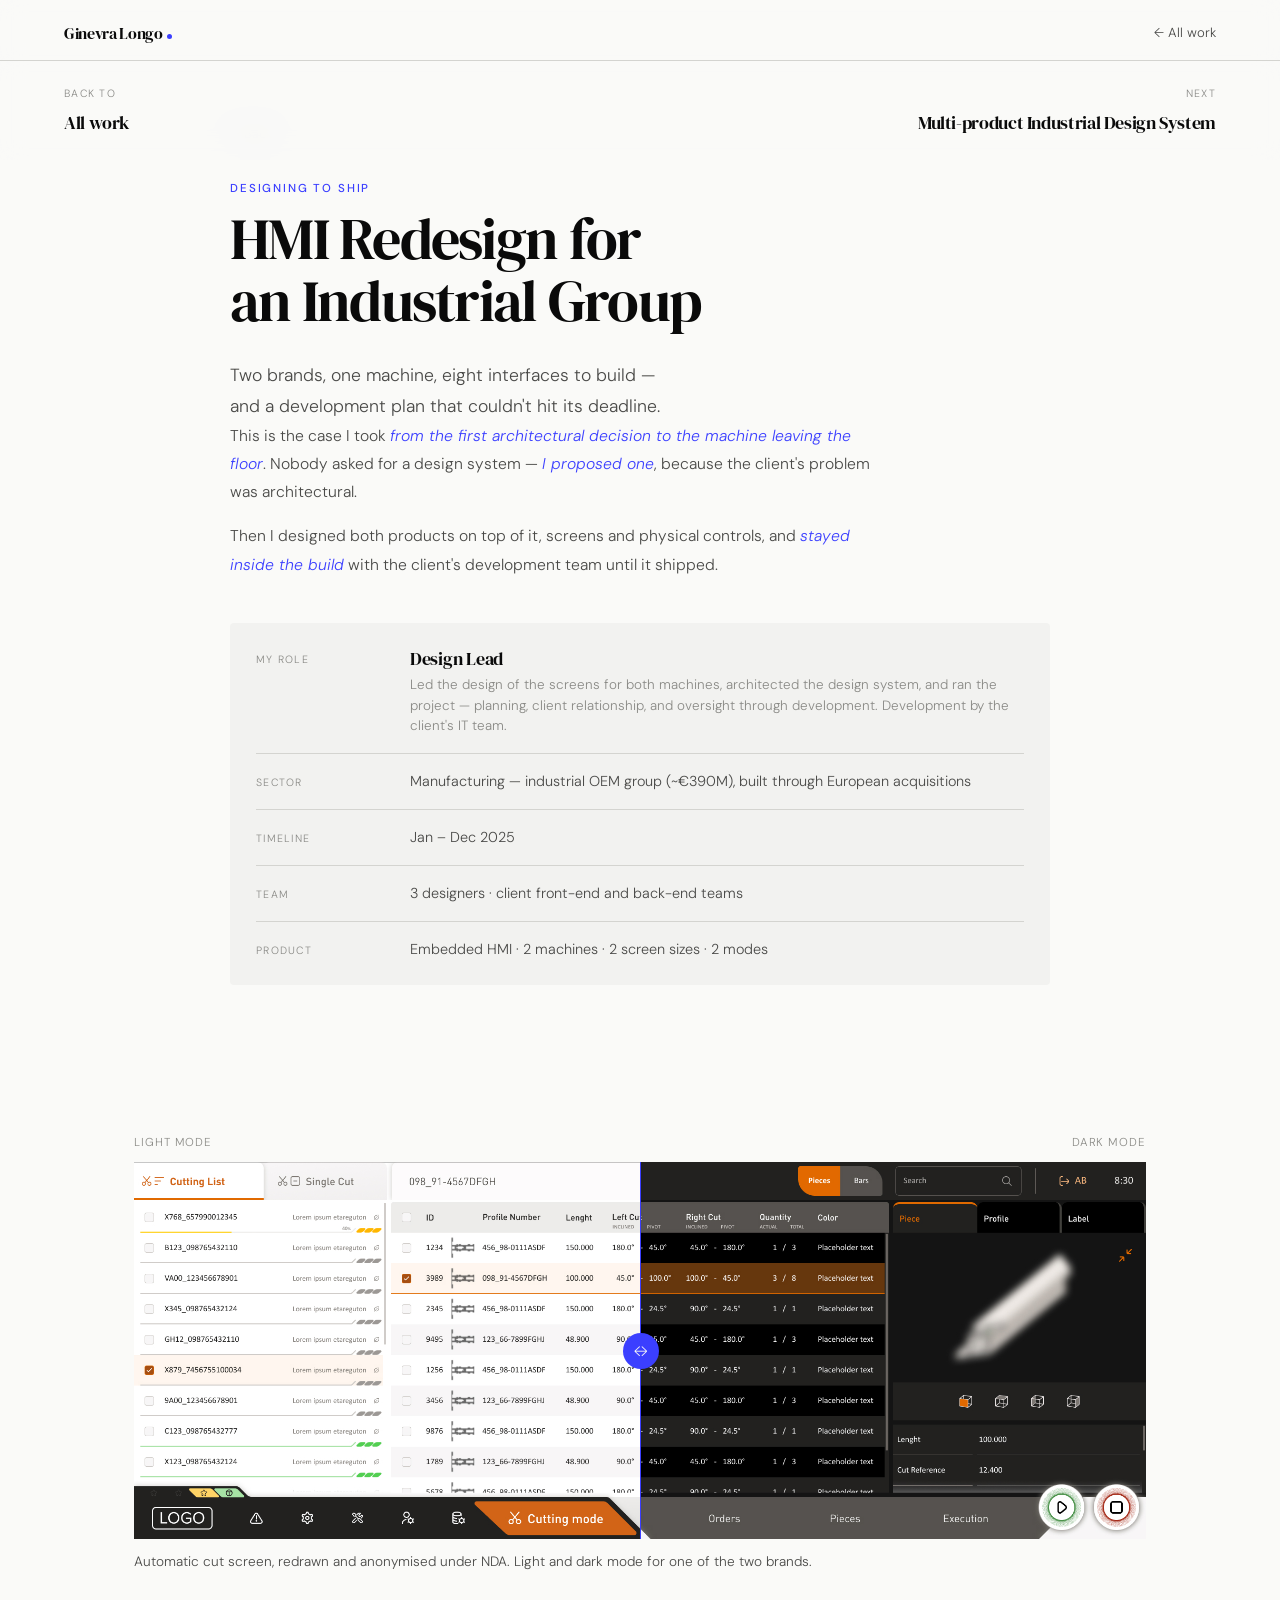
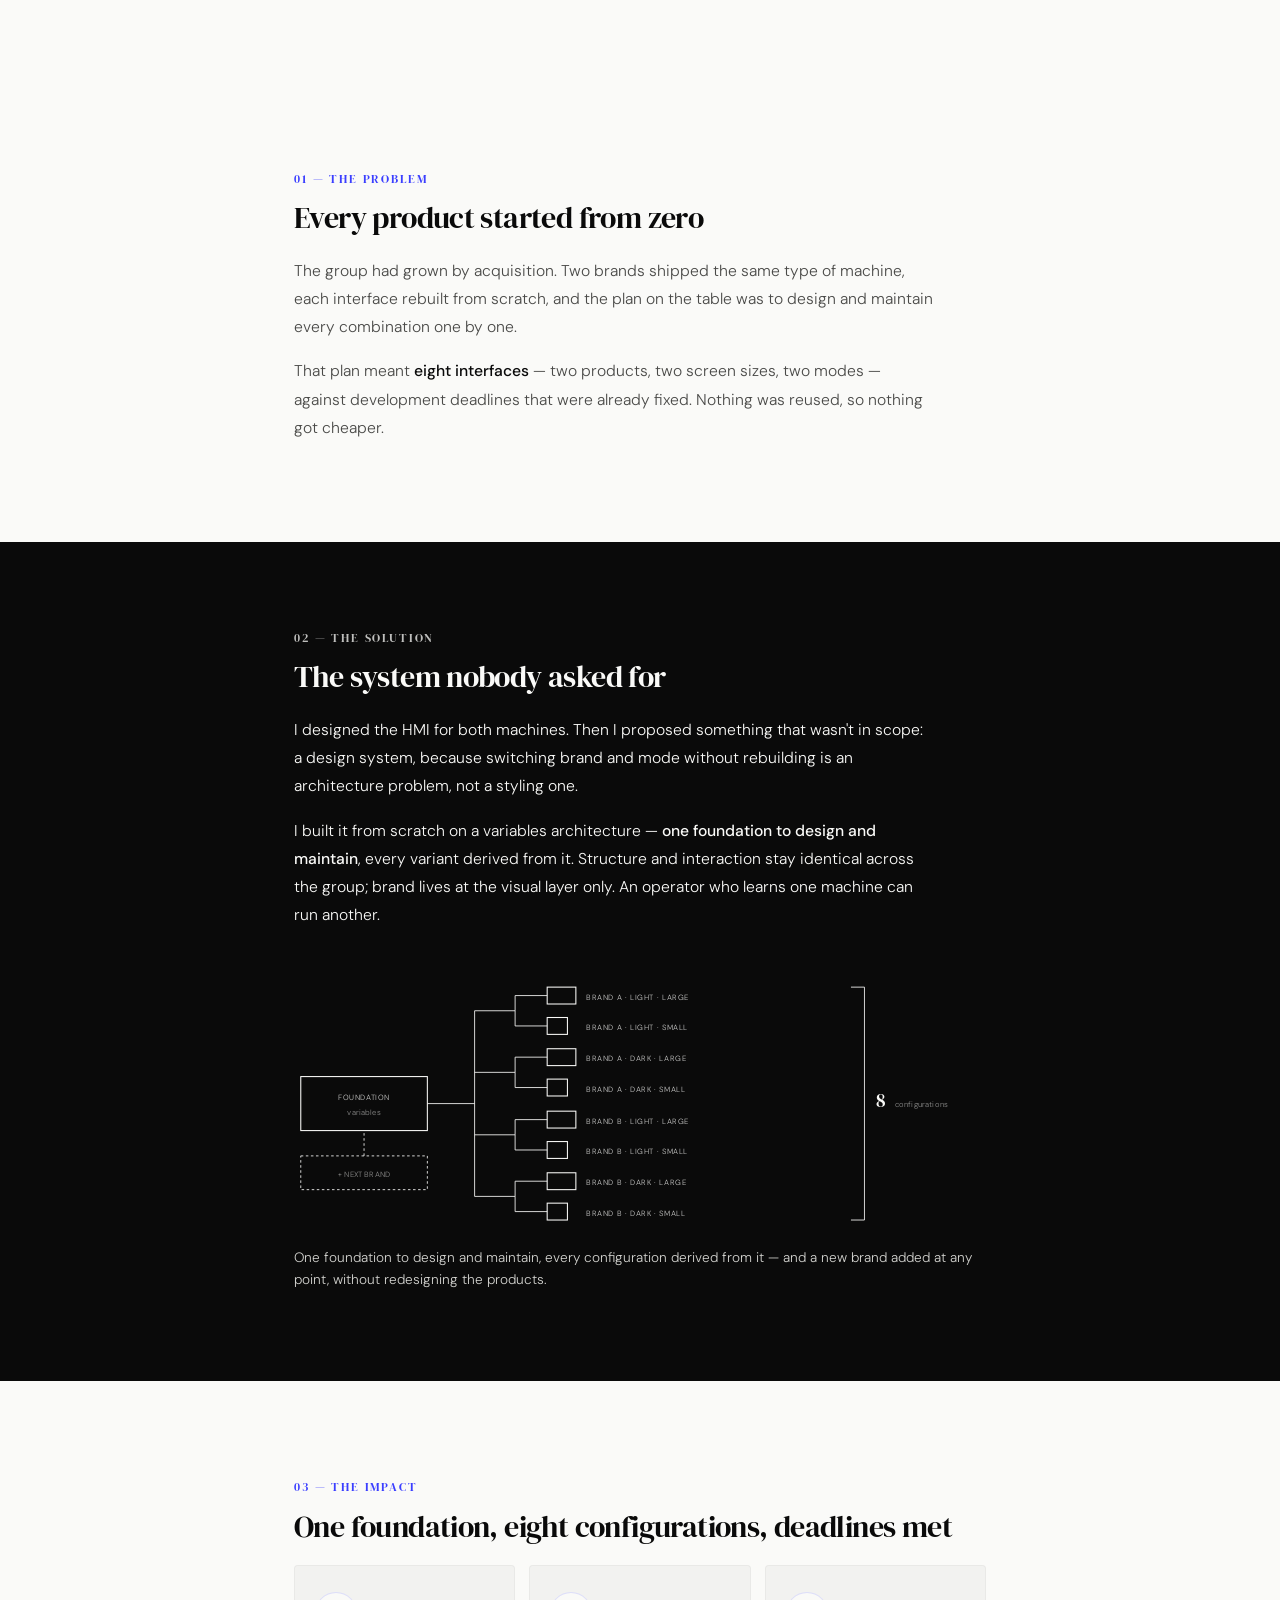
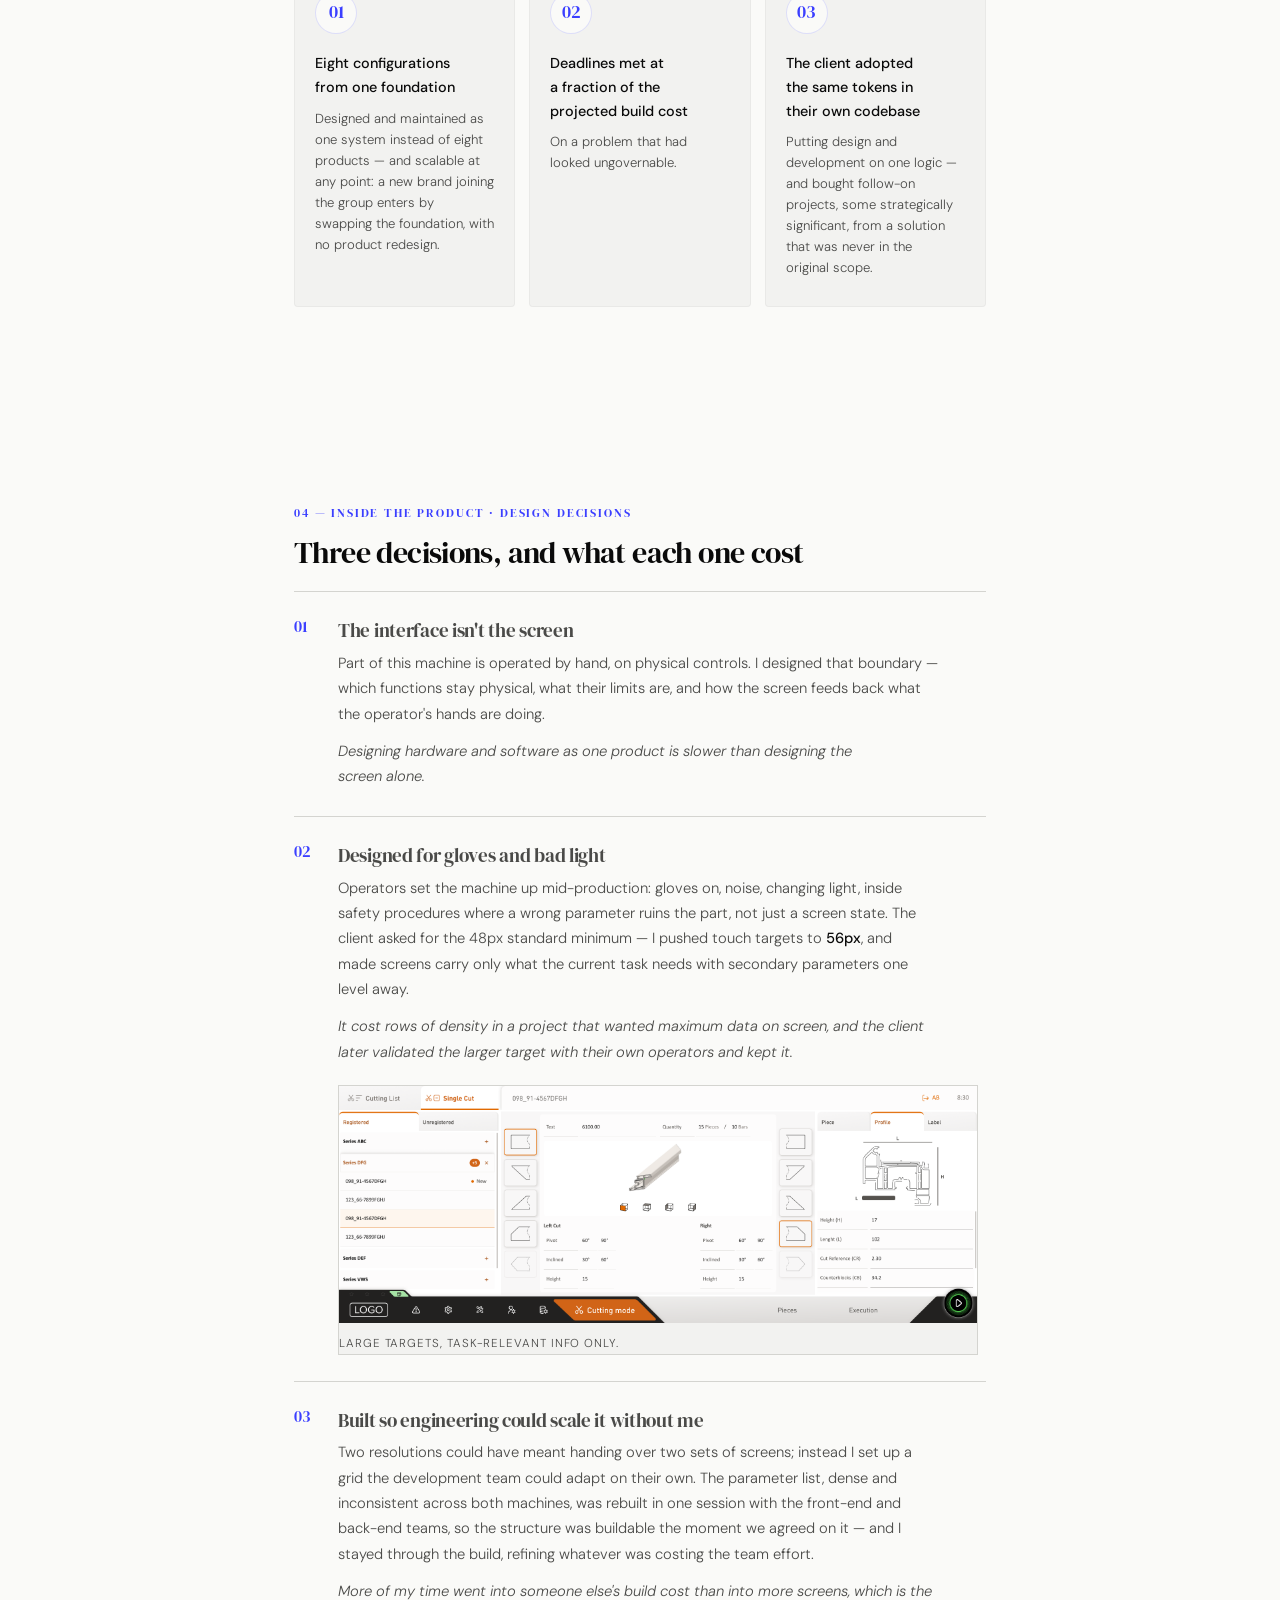
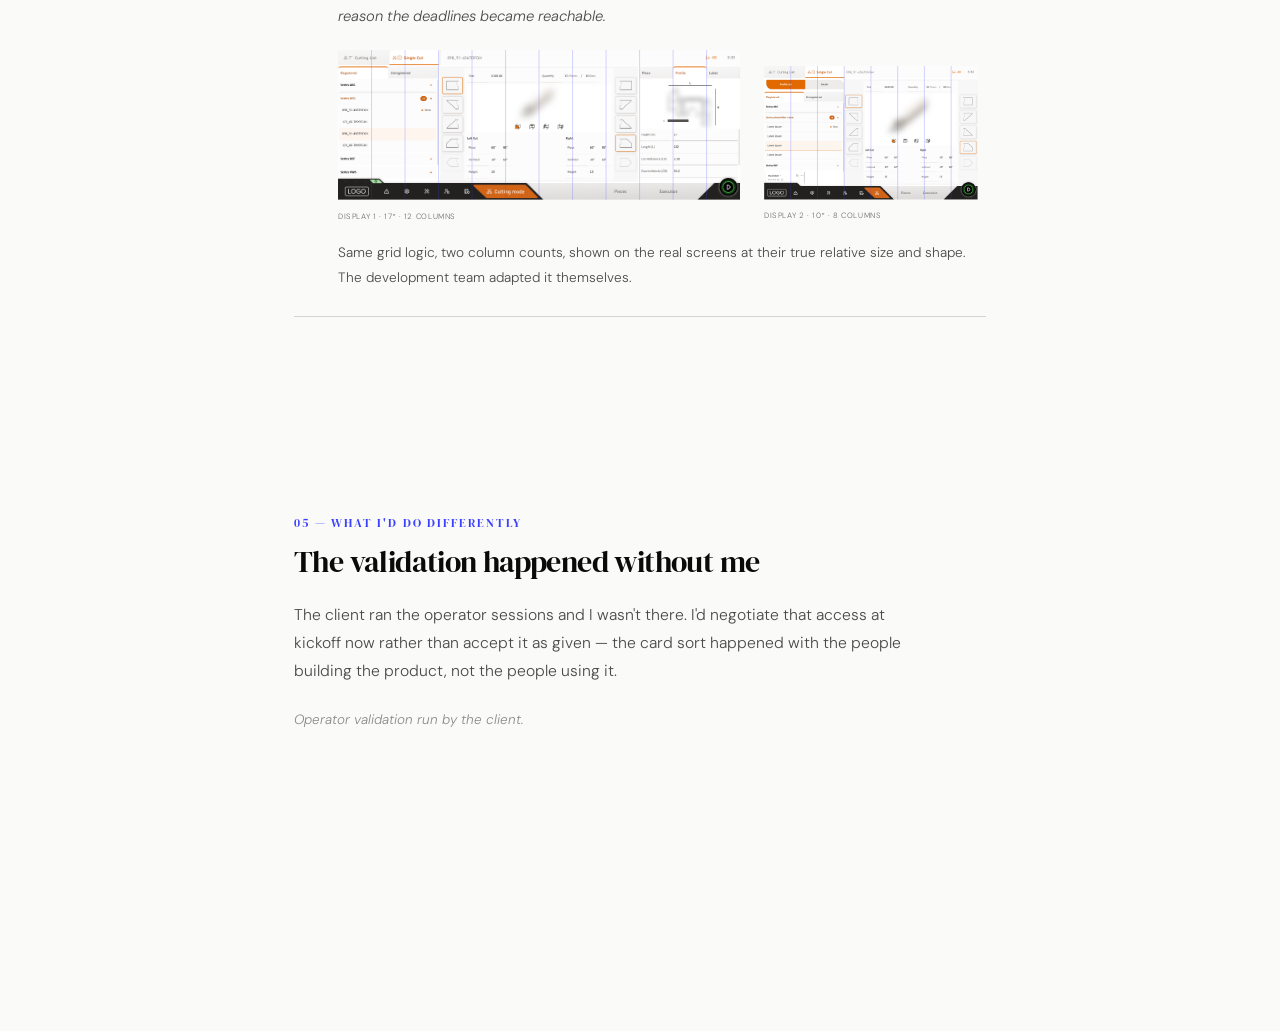
==== commit e203e1f5: "Aggiornamento portfolio: modifiche case study e nuove immagini" ====
--- a/case-01.html
+++ b/case-01.html
@@ -98,19 +98,29 @@
      internally). Bottom-alignment and the correct relative scale are done
      in CSS (align-items:flex-end + proportional flex-basis/max-width)
      instead of shared absolute coordinates, so the two stay geometrically
-     correct at any width. Diagonal ratio 10÷17=0.588 applied to both
-     dimensions of a 4:3 frame: 476×357 (17") vs 280×210 (10") — both
-     panels' own local viewBoxes keep the exact given pixel geometry,
-     just re-originated to (0,0) instead of shared (520,167). */
+     correct at any width. Geometry is now derived from each display's real
+     native resolution: 17" is 1920×714 (ratio 2.689:1), 10" is 1280×800
+     (ratio 1.6:1), both confirmed against real Single Cut screenshots, not
+     assumed. Converted to physical size via w=D·a/√(a²+b²),
+     h=D·b/√(a²+b²) for diagonal D and pixel aspect a:b, then both panels
+     scaled by one shared factor k (≈29.49 units/inch) so display 1's width
+     lands at 470 units: 470×175 (17") and 250×156 (10"). Because the two
+     displays have genuinely different aspect ratios, not a shared ratio
+     scaled by the diagonal, the panels are a different shape, not a
+     smaller copy of the same one: display 2 comes out visibly squarer,
+     with a height within ~11% of display 1's despite being the smaller
+     diagonal. Each panel embeds the real screenshot via SVG
+     <image>, with its actual column grid drawn on top as accent-coloured
+     lines at 20% opacity. */
   .grid-diagram__row { display: flex; align-items: flex-end; gap: 24px; }
-  .grid-diagram__panel--d1 { flex: 492 1 0; }
-  .grid-diagram__panel--d2 { flex: 296 1 0; max-width: 58.8%; }
+  .grid-diagram__panel--d1 { flex: 470 1 0; }
+  .grid-diagram__panel--d2 { flex: 250 1 0; max-width: 53.2%; }
   .grid-diagram figcaption { margin-top: 16px; font-size: 0.85rem; color: var(--gray-700); }
 
   @media (max-width: 640px) {
     .grid-diagram__row { flex-direction: column; align-items: flex-start; gap: 32px; }
     .grid-diagram__panel--d1, .grid-diagram__panel--d2 { flex: none; width: 100%; }
-    .grid-diagram__panel--d2 { max-width: 58.8%; }
+    .grid-diagram__panel--d2 { max-width: 53.2%; }
   }
 
   /* .dgm-label/.dgm-sub/.dgm-count now live in case.css — shared with
@@ -308,7 +318,7 @@
 <section>
   <div class="text">
     <div class="sec-heading reveal">
-      <h2 class="sec-label">04 — Inside the product — design decisions</h2>
+      <h2 class="sec-label">04 — Inside the product · design decisions</h2>
       <h3 class="sec-pretitle">Three decisions, and what each one cost</h3>
     </div>
 
@@ -329,8 +339,8 @@
           <p>Operators set the machine up mid-production: gloves on, noise, changing light, inside safety procedures where a wrong parameter ruins the part, not just a screen state. The client asked for the 48px standard minimum — I pushed touch targets to <strong>56px</strong>, and made screens carry only what the current task needs with secondary parameters one level away.</p>
           <p><em>It cost rows of density in a project that wanted maximum data on screen, and the client later validated the larger target with their own operators and kept it.</em></p>
           <figure class="media-frame reveal">
-            <img class="media" src="assets/cases/01/case01-designedforglovesandbadlight.png" width="1920" height="714" loading="lazy" decoding="async" alt="A machine manual-function screen with large touch targets, showing Functions and Parameters as separate tabs so secondary settings sit one tap away.">
-            <figcaption>Secondary parameters, one tab away.</figcaption>
+            <img class="media" src="assets/cases/01/case01-designedforglovesandbadlight.png" width="1920" height="714" loading="lazy" decoding="async" alt="A Single Cut configuration screen with large, touch-sized profile and cut-shape buttons, showing only the cut angles and profile dimensions relevant to the current piece.">
+            <figcaption>Large targets, task-relevant info only.</figcaption>
           </figure>
         </div>
       </li>
@@ -344,34 +354,34 @@
 
           <figure class="grid-diagram reveal">
             <div class="grid-diagram__row">
-              <svg class="grid-diagram__panel grid-diagram__panel--d1" viewBox="0 0 492 410" width="492" height="410" role="img" aria-labelledby="grd1-title grd1-desc" fill="none" stroke="currentColor">
+              <svg class="grid-diagram__panel grid-diagram__panel--d1" viewBox="0 0 470 205" width="470" height="205" role="img" aria-labelledby="grd1-title grd1-desc">
                 <title id="grd1-title">Display 1 grid, 17 inch, 12 columns</title>
-                <desc id="grd1-desc">The larger, 17-inch display's twelve-column grid, used to lay out the larger screen.</desc>
-                <rect x="8" y="20" width="476" height="357" stroke-width="1.25"/>
-                <g stroke-width="1" opacity="0.55">
-                  <rect x="16" y="28" width="31" height="341"/><rect x="55" y="28" width="31" height="341"/>
-                  <rect x="94" y="28" width="31" height="341"/><rect x="133" y="28" width="31" height="341"/>
-                  <rect x="172" y="28" width="31" height="341"/><rect x="211" y="28" width="31" height="341"/>
-                  <rect x="250" y="28" width="31" height="341"/><rect x="289" y="28" width="31" height="341"/>
-                  <rect x="328" y="28" width="31" height="341"/><rect x="367" y="28" width="31" height="341"/>
-                  <rect x="406" y="28" width="31" height="341"/><rect x="445" y="28" width="31" height="341"/>
+                <desc id="grd1-desc">The larger, 17-inch display's real Single Cut screen, at its true proportions, with its twelve-column grid overlaid in translucent accent blue.</desc>
+                <image href="assets/cases/01/case01-grid-display1-17in.png" x="0" y="0" width="470" height="175"/>
+                <g stroke="var(--accent)" stroke-width="1.25" opacity="0.2">
+                  <line x1="39.17" y1="0" x2="39.17" y2="175"/><line x1="78.33" y1="0" x2="78.33" y2="175"/>
+                  <line x1="117.5" y1="0" x2="117.5" y2="175"/><line x1="156.67" y1="0" x2="156.67" y2="175"/>
+                  <line x1="195.83" y1="0" x2="195.83" y2="175"/><line x1="235" y1="0" x2="235" y2="175"/>
+                  <line x1="274.17" y1="0" x2="274.17" y2="175"/><line x1="313.33" y1="0" x2="313.33" y2="175"/>
+                  <line x1="352.5" y1="0" x2="352.5" y2="175"/><line x1="391.67" y1="0" x2="391.67" y2="175"/>
+                  <line x1="430.83" y1="0" x2="430.83" y2="175"/>
                 </g>
-                <text x="8" y="400" class="dgm-label">DISPLAY 1 · 17″ · 12 COLUMNS</text>
+                <text x="0" y="197" class="dgm-label" fill="currentColor">DISPLAY 1 · 17″ · 12 COLUMNS</text>
               </svg>
-              <svg class="grid-diagram__panel grid-diagram__panel--d2" viewBox="0 0 296 263" width="296" height="263" role="img" aria-labelledby="grd2-title grd2-desc" fill="none" stroke="currentColor">
+              <svg class="grid-diagram__panel grid-diagram__panel--d2" viewBox="0 0 250 186" width="250" height="186" role="img" aria-labelledby="grd2-title grd2-desc">
                 <title id="grd2-title">Display 2 grid, 10 inch, 8 columns</title>
-                <desc id="grd2-desc">The smaller, 10-inch display's eight-column grid, built on the same logic as the twelve-column grid, scaled down by the ratio of the two screens' diagonals.</desc>
-                <rect x="8" y="20" width="280" height="210" stroke-width="1.25"/>
-                <g stroke-width="1" opacity="0.55">
-                  <rect x="15" y="27" width="28" height="196"/><rect x="49" y="27" width="28" height="196"/>
-                  <rect x="83" y="27" width="28" height="196"/><rect x="117" y="27" width="28" height="196"/>
-                  <rect x="151" y="27" width="28" height="196"/><rect x="185" y="27" width="28" height="196"/>
-                  <rect x="219" y="27" width="28" height="196"/><rect x="253" y="27" width="28" height="196"/>
+                <desc id="grd2-desc">The smaller, 10-inch display's real Single Cut screen. Its native resolution gives it a visibly squarer shape than display 1, not just a smaller copy of it, with its eight-column grid overlaid in translucent accent blue.</desc>
+                <image href="assets/cases/01/case01-grid-display2-10in.png" x="0" y="0" width="250" height="156"/>
+                <g stroke="var(--accent)" stroke-width="1.25" opacity="0.2">
+                  <line x1="31.25" y1="0" x2="31.25" y2="156"/><line x1="62.5" y1="0" x2="62.5" y2="156"/>
+                  <line x1="93.75" y1="0" x2="93.75" y2="156"/><line x1="125" y1="0" x2="125" y2="156"/>
+                  <line x1="156.25" y1="0" x2="156.25" y2="156"/><line x1="187.5" y1="0" x2="187.5" y2="156"/>
+                  <line x1="218.75" y1="0" x2="218.75" y2="156"/>
                 </g>
-                <text x="8" y="253" class="dgm-label">DISPLAY 2 · 10″ · 8 COLUMNS</text>
+                <text x="0" y="178" class="dgm-label" fill="currentColor">DISPLAY 2 · 10″ · 8 COLUMNS</text>
               </svg>
             </div>
-            <figcaption>Same grid logic, two column counts, scaled to each screen's real size. The development team adapted it themselves.</figcaption>
+            <figcaption>Same grid logic, two column counts, shown on the real screens at their true relative size and shape. The development team adapted it themselves.</figcaption>
           </figure>
         </div>
       </li>
